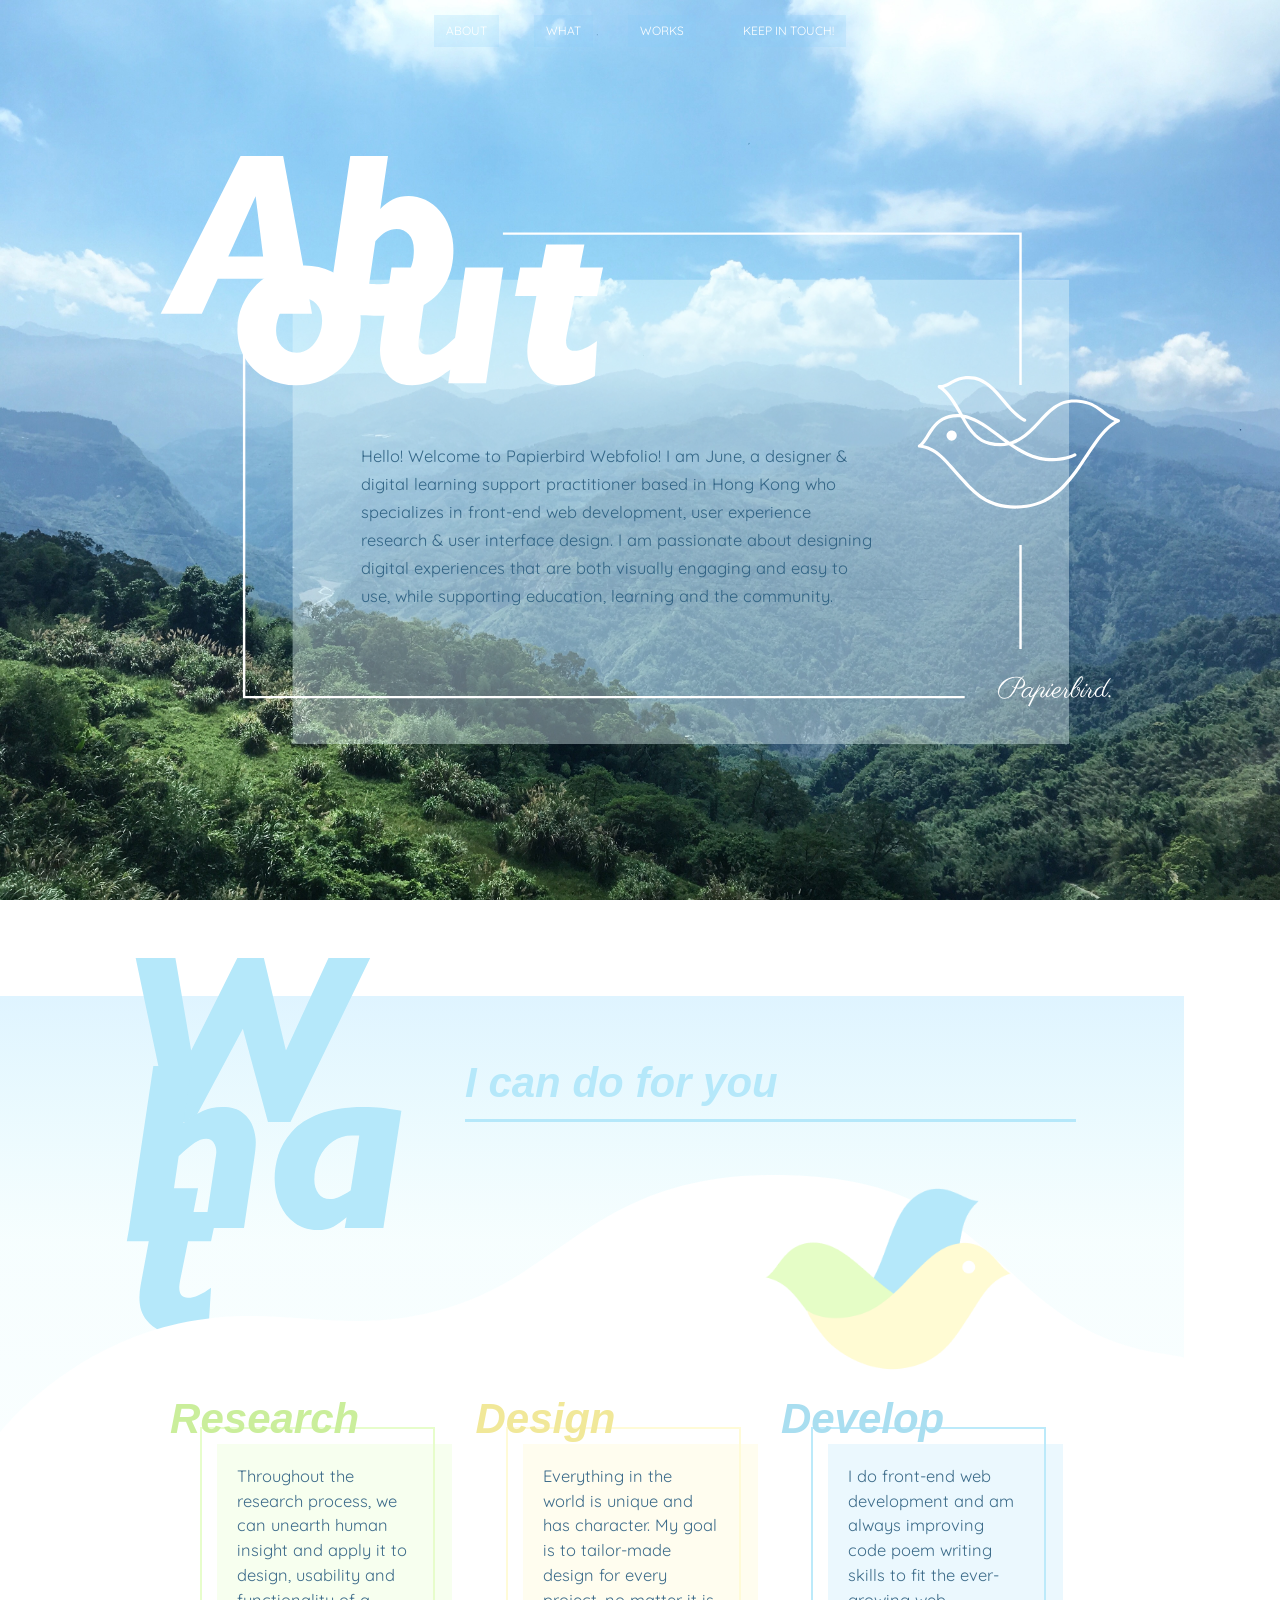
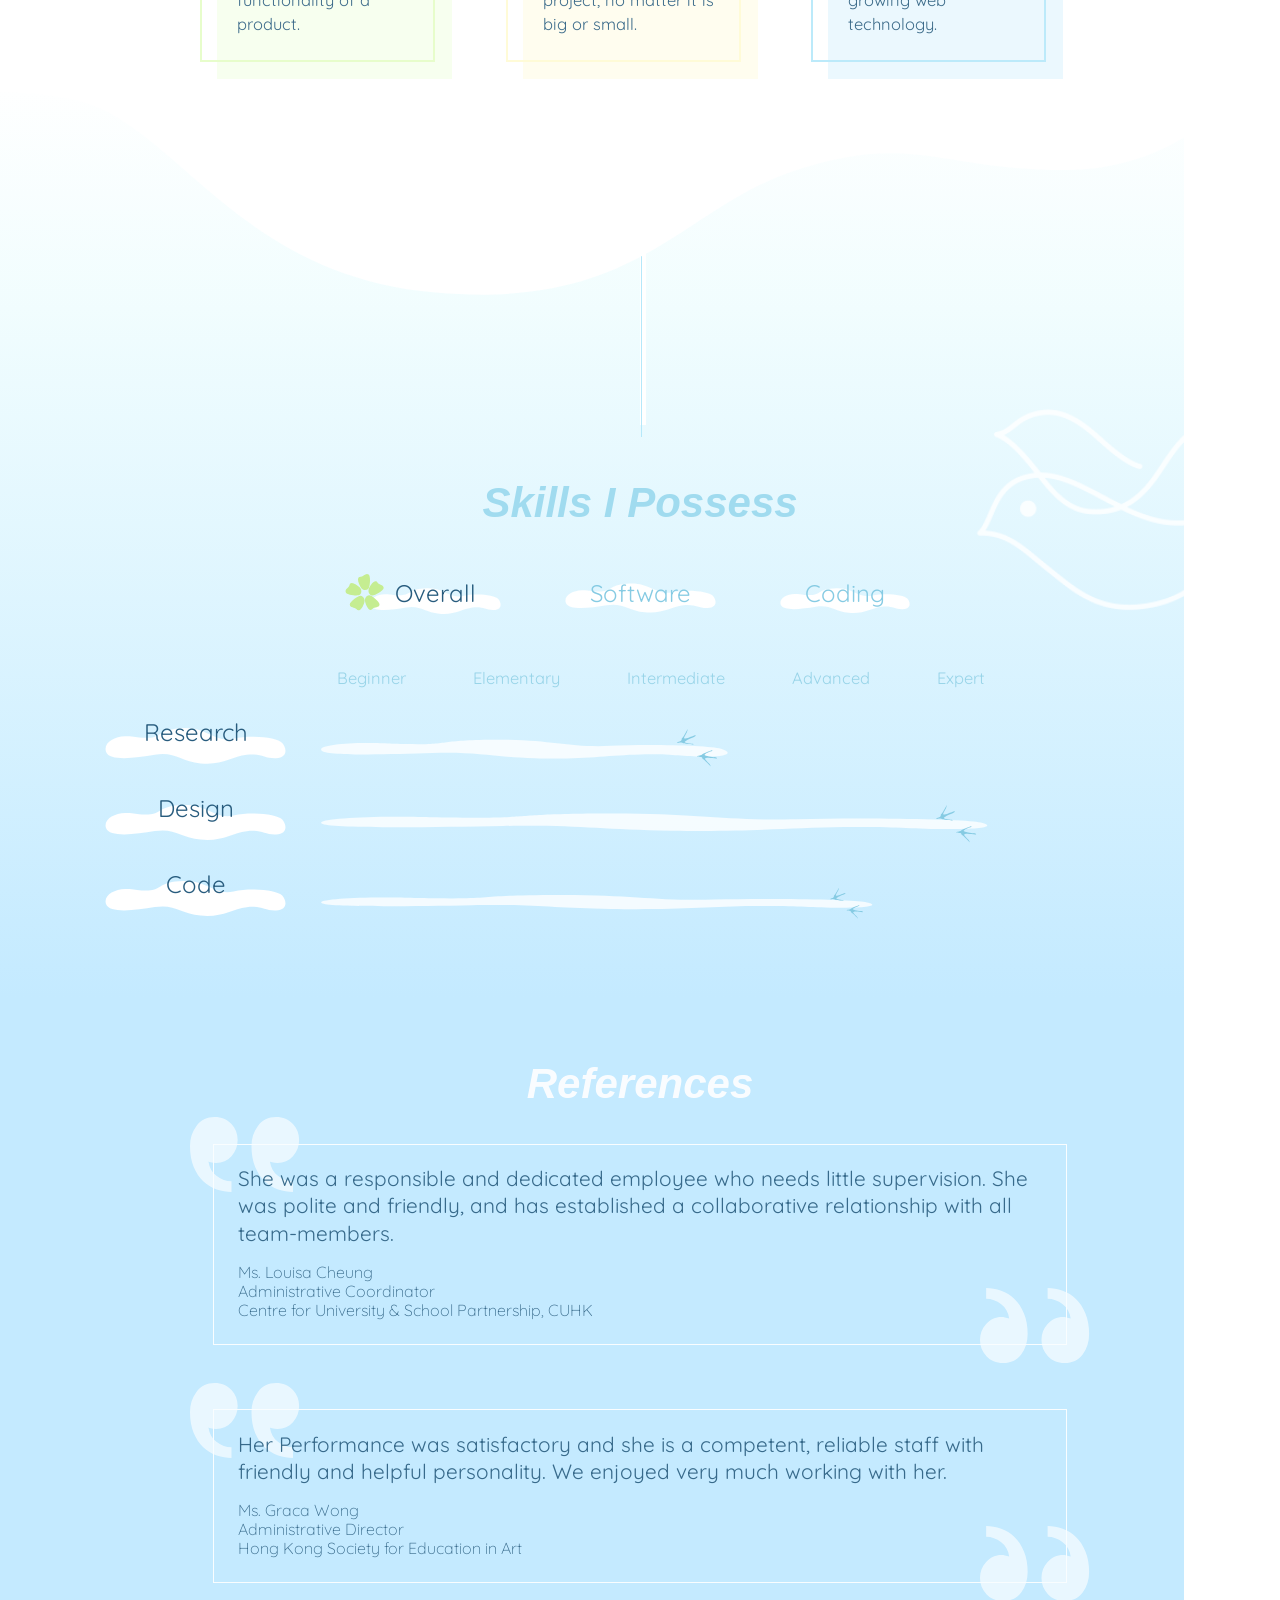
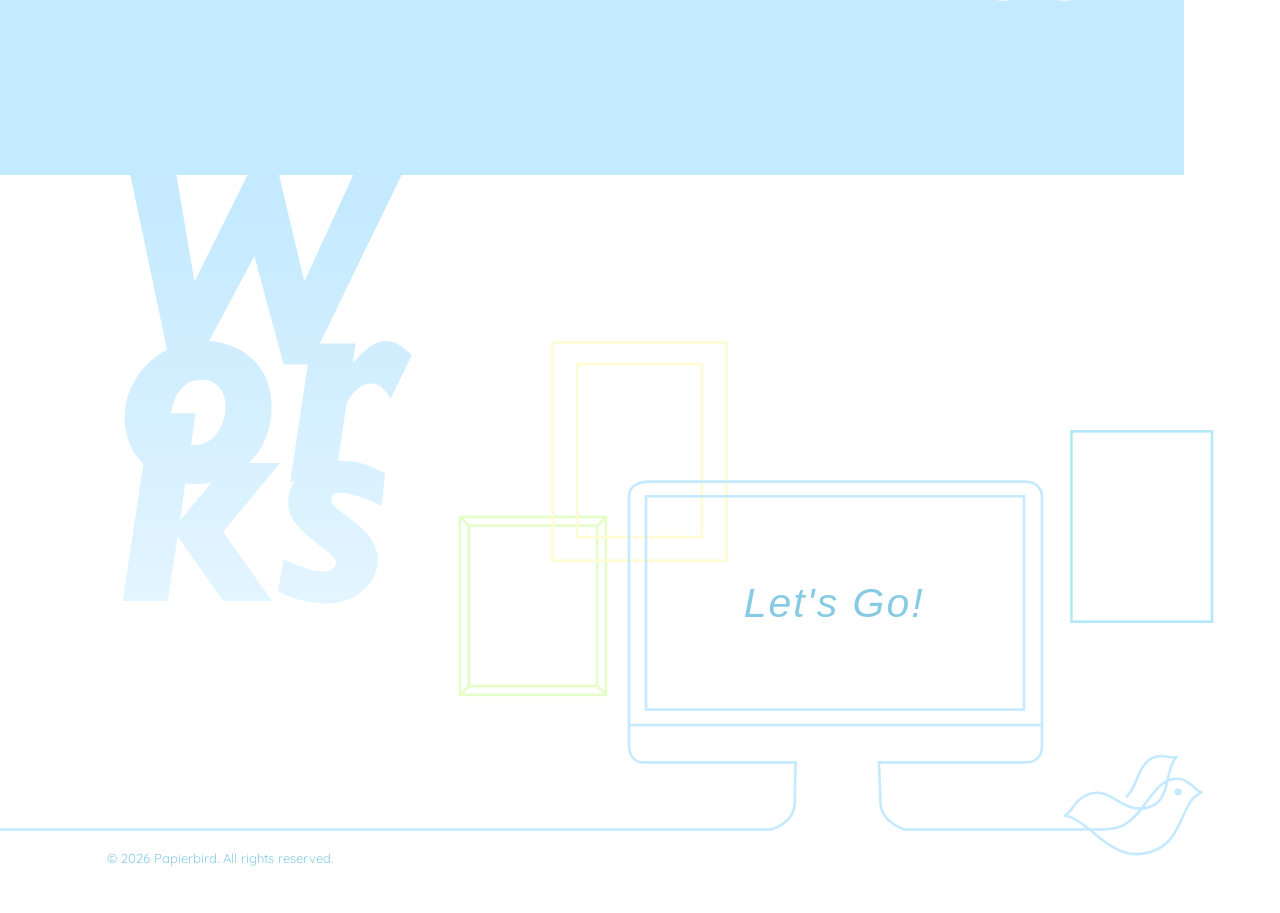
==== about.html @ 5cd2ee88 "portfolio upload" ====
<!DOCTYPE html>
<html lang="en">
	<!-- head -->
	<head>
		<meta charset="UTF-8" />
		<meta name="viewport" content="width=device-width, initial-scale=1.0" />
		<meta name="robots" content="noindex, nofollow, noarchive, nosnippet" />
		<meta http-equiv="X-UA-Compatible" content="ie=edge" />
		<title>:: About Papierbird ::</title>

		<link rel="stylesheet" href="css/menu.css?rnd=2" />
		<link rel="stylesheet" href="css/style.css?rnd=12" />
		<script src="js/js.js"></script>	
		<link rel="stylesheet" href="bootstrap/bootstrap.min.css">
		<script src="bootstrap/jquery.min.js"></script>
		<script src="bootstrap/bootstrap.min.js"></script>
		<script src="bootstrap/popper.min.js" ></script>
		
	</head>
	<!-- end of head -->

	<body
		class="disable-select"
		oncontextmenu="return false;"
		ondragstart="return false"
	>
		<!-- navbar -->
		<div class="menu-wrap justify-content-center">
			<input type="checkbox" class="toggler" />
			<div class="hamburger">
				<div></div>
			</div>
			<!-- list -->
			<div class="menu">
				<div>
					<div>
						<ul class="navbar-nav">
							<li class="nav-item">
								<a class="nav-link" href="about.html" >ABOUT</a>
							</li>
							<li class="nav-item">
								<a class="nav-link close-link" href="about.html#what" >WHAT</a>
							</li>
							<li class="nav-item">
								<a class="nav-link" href="works.html" >WORKS</a>
							</li>
							<li class="nav-item">
								<a class="nav-link" href="mailto:junewongyh@outlook.com" 
									>KEEP IN TOUCH!</a
								>
							</li>
						</ul>
					</div>
				</div>
			</div>
			<!-- list -->
		</div>
		<!-- end of navbar -->

<!-------------------------------------------------- * -------------------------------------------------->

		<!-- contain about -->
		<div id="about" class="container-fluid">
			<!-- row about -->
			<div class="row row-about">
				<!-- frame -->
				<div
					class="about-frm d-flex align-items-center col-11 col-lg-9 mx-auto"
				>
					<!-- text -->
					<div class="about-text">
						<div class="about-text-ttl"></div>
						<h5 class="font-weight-normal cr-text">
							
							Hello! Welcome to Papierbird Webfolio! I am June, a designer & digital learning support practitioner based in Hong Kong who specializes in front-end web development, user experience research & user interface design. I am passionate about designing digital experiences that are both visually engaging and easy to use, while supporting education, learning and the community.
							<img src="./img/about_sss.svg" alt="">
						</h5>
					</div>
				</div>
			</div>
			<!-- row about -->
		</div>
		<!-- contain about -->

		<!-- contain what to do top-->
		<div id="what" class="container-fluid">
			<!-- row what to do -->
			<div class="row">
				<!-- what bg-->
				<div class="row-what-bg col-12">
					<!-- what heading -->
					<img
						class="what-title overlay col-sm-3 offset-sm-1 col-6 offset-0"
						src="img/what_heading.svg"
						width="100%"
					/>

					<!-- what cloud top -->
					<div class="what-cloudtop overlay"></div>

					<!-- what intro -->
					<div class="what-intro overlay">
						<div
							class="what-intro-title subhead cr-subh d-inline-block col-sm-6 offset-sm-4 col-10 offset-1"
						>
							I can do for you
						</div>
						<div
							class="what-introtext cr-whtext d-inline-block col-sm-6 offset-sm-4 col-10 offset-1"
						>
							<h5 class="font-weight-normal">
					
							</h5>
						</div>
					</div>

					<!-- bird -->
					<div class="what-bird overlay">
						<img
							class="col-6 offset-6 col-sm-3 offset-sm-8 offset-lg-7"
							src="img/what_bird.png"
						/>
					</div>

					<!-- what i can do -->
					<div class="what-icando container-fluid">
						<div
							class="what-icando-lm d-flex justify-content-center flex-column flex-lg-row"
						>

						
							<div class="what-textbox h5 cr-text cr-resbg font-weight-normal">
								Throughout the research process, we can unearth human insight
								and apply it to design, usability and functionality of a
								product.
								<div class="what-textfrm overlay subhead cr-res-ttl cr-resbd">
									<p>Research</p>
								</div>
							</div>
						

							<div class="what-textbox h5 cr-text cr-desbg font-weight-normal">
								Everything in the world is unique and has character. My goal is to tailor-made design for every
								project, no matter it is big or small.
								<div class="what-textfrm overlay subhead cr-des-ttl cr-desbd">
									<p>Design</p>
								</div>
							</div>


							<div class="what-textbox h5 cr-text cr-devbg font-weight-normal">
								I do front-end web development and am always improving code poem
								writing skills to fit the ever-growing web technology.
								<div class="what-textfrm overlay subhead cr-dev-ttl cr-devbd">
									<p>Develop</p>
								</div>
							</div>
						</div>
					</div>
					<!-- what i can do -->
				</div>
				<!-- what bg -->
			</div>
			<!-- row what to do -->
		</div>
		<!-- contain what to do top -->

		<!-- contain what skills-->
		<div id="skills" class="container-fluid">

			<!-- row what skills -->
			<div class="row">

				<!-- what skills bg-->
				<div class="row-skills-bg col-12">

					
					<!-- what cloud top -->
					<div class="what-skills-up">
						<div class="what-cloudbtm overlay"></div>
						<div class="what-skills-vlb offset-6">
							<div class="what-skills-vl"></div>
						</div>
					</div>



					<div class="what-skills-title subhead cr-dev-ttl d-flex justify-content-center">
						Skills I Possess
					</div>

					<!-- bird -->
					<div class="what-skills-bird col-4 offset-8 col-md-3 offset-md-9 col-lg-3 offset-lg-9 overlay">
					</div>

					<!-- what skills frame -->
					<div class="what-skills">

						<!-- tab menu -->
						<ul class="skillsnav nav nav-tabs justify-content-center" id="myTab" role="tablist">
							<li class="nav-item what-cloud">
								<a class="nav-link h4 active show" id="overall-tab" data-toggle="tab" href="#overall" 
								role="tab" aria-controls="overall" aria-selected="true">Overall</a>
							</li>
							<li class="nav-item what-cloud">
								<a class="nav-link h4" id="software-tab" data-toggle="tab" href="#software" 
								role="tab" aria-controls="software" aria-selected="false">Software</a>
							</li>
							<li class="nav-item what-cloud">
								<a class="nav-link h4" id="coding-tab" data-toggle="tab" href="#coding" 
								role="tab" aria-controls="coding" aria-selected="false">Coding</a>
							</li>
						</ul>

						<!-- tab content -->
						<div class="tab-content d-flex col-12" id="myTabContent">

							<!-- overall -->
							<div class="tab-pane fade active show" id="overall" role="tabpanel" aria-labelledby="overall-tab">

								<div class="what-skills-table text-lg-center offset-md-0 offset-lg-1">
									<!-- type -->
									<div class="s-be h5 cr-whtlevel">Beginner</div>
									<div class="s-elmt h5 cr-whtlevel">Elementary</div>
									<div class="s-int h5 cr-whtlevel">Intermediate</div>
									<div class="s-adv h5 cr-whtlevel">Advanced</div>
									<div class="s-exp h5 cr-whtlevel">Expert</div>
									<!-- items -->
									<div class="s-item1 s-item what-cloud h4">Research</div>
									<div class="s-item2 s-item what-cloud h4">Design</div>
									<div class="s-item3 s-item what-cloud h4">Code</div>
									<!-- level -->
									<div class="s-res"><div class="s-le-elmt-int"></div><div class="s-sle h5 cr-whtlevel">Intermediate</div></div>
									<div class="s-des"><div class="s-le-adv-exp"></div><div class="s-sle h5 cr-whtlevel">Expert</div></div>
									<div class="s-code"><div class="s-le-adv-exp"></div><div class="s-sle h5 cr-whtlevel">Advanced</div></div>
								</div>	

							</div>

							<!-- software -->
							<div class="tab-pane fade" id="software" role="tabpanel" aria-labelledby="software-tab">
							
								<div class="what-skills-table text-lg-center offset-md-0 offset-lg-1">
									<!-- type -->
									<div class="s-be h5 cr-whtlevel">Beginner</div>
									<div class="s-elmt h5 cr-whtlevel">Elementary</div>
									<div class="s-int h5 cr-whtlevel">Intermediate</div>
									<div class="s-adv h5 cr-whtlevel">Advanced</div>
									<div class="s-exp h5 cr-whtlevel">Expert</div>
									<!-- items -->
									<div class="s-item1 s-item what-cloud h4">Photoshop</div>
									<div class="s-item2 s-item what-cloud h4">Illustrator</div>
									<div class="s-item3 s-item what-cloud h4">InDesign</div>
									<div class="s-item4 s-item what-cloud h4">Figma</div>
									<div class="s-item5 s-item what-cloud h4">After Effect</div>
									<div class="s-item6 s-item what-cloud h4">Premiere Pro</div>
									<!-- level -->
									<div class="s-ps"><div class="s-le-adv-exp"></div><div class="s-sle h5 cr-whtlevel">Expert</div></div>
									<div class="s-illu"><div class="s-le-adv-exp"></div><div class="s-sle h5 cr-whtlevel">Expert</div></div>
									<div class="s-ind"><div class="s-le-adv-exp"></div><div class="s-sle h5 cr-whtlevel">Expert</div></div>
									<div class="s-fig"><div class="s-le-adv-exp"></div><div class="s-sle h5 cr-whtlevel">Advanced</div></div>
									<div class="s-ae"><div class="s-le-elmt-int"></div><div class="s-sle h5 cr-whtlevel">Intermediate</div></div>
									<div class="s-pp"><div class="s-le-elmt-int"></div><div class="s-sle h5 cr-whtlevel">Intermediate</div></div>
								</div>	
								
							</div>
							<!-- coding -->
							<div class="tab-pane fade " id="coding" role="tabpanel" aria-labelledby="coding-tab">

								<div class="what-skills-table text-lg-center offset-md-0 offset-lg-1">
									<!-- type -->
									<div class="s-be h5 cr-whtlevel">Beginner</div>
									<div class="s-elmt h5 cr-whtlevel">Elementary</div>
									<div class="s-int h5 cr-whtlevel">Intermediate</div>
									<div class="s-adv h5 cr-whtlevel">Advanced</div>
									<div class="s-exp h5 cr-whtlevel">Expert</div>
									<!-- items -->
									<div class="s-item1 s-item what-cloud h4">HTML</div>
									<div class="s-item2 s-item what-cloud h4">CSS</div>
									<div class="s-item3 s-item what-cloud h4">Javascript</div>
									<div class="s-item4 s-item what-cloud h4">Bootstrap</div>

									<!-- level -->
									<div class="s-html"><div class="s-le-adv-exp"></div><div class="s-sle h5 cr-whtlevel">Expert</div></div>
									<div class="s-css"><div class="s-le-adv-exp"></div><div class="s-sle h5 cr-whtlevel">Expert</div></div>
									<div class="s-js"><div class="s-le-elmt-int"></div><div class="s-sle h5 cr-whtlevel">Intermediate</div></div>									
									<div class="s-bsp"><div class="s-le-adv-exp"></div><div class="s-sle h5 cr-whtlevel">Advanced</div></div>

								</div>
							</div>

						</div>
						<!-- tab content -->

					</div>
					<!-- what skills frame -->

				</div>
				<!-- what skills bg -->
				
			</div>
			<!-- row what skills -->
		</div>
		<!-- contain what skills -->


		<!-- contain what works-->
		<div id="about-ref" class="container-fluid">
			<!-- row what skills -->
			<div class="row about-ref-bg"> 
				<div class="subhead text-white opacity-9 d-flex justify-content-center w-100 mb-5 mb-md-4">
					References
				</div>


				<div class="ref-box cr-text font-weight-lighter col-8 offset-2 mb-5">
					<img class="ref-quoteup" src="img/quoteup.svg" alt="">
					<div class="ref-text">
						<p>
						She was a responsible and dedicated employee who needs little supervision. 
						She was polite and friendly, and has established a collaborative relationship with all team-members.
						</p>
						
						Ms. Louisa Cheung<br>
						Administrative Coordinator<br> 
						Centre for University & School Partnership, CUHK
					</div>
					<img class="ref-quotedown" src="img/quotedown.svg" alt="">
				</div> 

				<div class="ref-box cr-text font-weight-lighter col-8 offset-2">
					<img class="ref-quoteup" src="img/quoteup.svg" alt="">
					<div class="ref-text">
					<p>Her Performance was satisfactory and she is a competent, 
					reliable staff with friendly and helpful personality. 
					We enjoyed very much working with her.</p>
					Ms. Graca Wong <br> 
					Administrative Director<br> 
					Hong Kong Society for Education in Art
				</div>
				<img class="ref-quotedown" src="img/quotedown.svg" alt="">
			</div> 

			</div>
		</div>



		<!-- contain what works-->
		<div id="about-works" class="container-fluid">
			<!-- row what skills -->
			<div class="row">

				
				<!-- what works heading -->
				<img
					class="overlay col-sm-3 offset-sm-1 col-6 offset-0"
					src="img/about_works_heading.svg"
					width="100%"
				/>

				<!-- what works bg -->
				<div class="about-work-bg">
					<a src="" ></a>
				</div>
				<div class="about-work-bg-link" href="works.html"> 
					<a class="about-work-bg-text w-100 h-100 d-flex justify-content-center align-items-center" 
					href="works.html">Let's Go!</a>
				</div>
				
			</div>
			<!-- row what skills -->
		</div>
		<!-- contain what skills -->
		
		<!-- footer -->
		<footer class="cr-whtext h6 offset-1">
			&#169 <script>document.write(new Date().getFullYear())</script> Papierbird. All rights reserved.
		</footer>

<!-------------------------------------------------- * -------------------------------------------------->

		<script>

			//Selectors
			const menuBtn = document.querySelector('.close-link');
			// Event Listeners
			menuBtn.onclick = closeMenu;
			//Functions
			function closeMenu() {		
			// Unchecked
			// <input type="checkbox" class="toggler" />
			document.querySelector('.toggler').checked = false;
			}

		</script>

	</body>
</html>
---- css/menu.css ----
/* menu */

.menu-wrap {
	position: fixed;
	top: 0;
	right: 0;
	left: 0;
	z-index: 5000;
	display: flex;
}

ul.navbar-nav {
	display: flex;
	flex-direction: row;
	margin-top: 15px;
}

ul.navbar-nav li a.nav-link {
	font-size: 12px;
	height: 32px;
	font-weight: light;
	color: #ffffff;
	background-color: rgba(134, 202, 247, 0.2);
	padding: 6px 12px;
	-webkit-transition: all 500ms ease;
	-o-transition: all 500ms ease;
	transition: all 500ms ease;
}

ul li a.nav-link:hover {
	background-color: rgba(134, 202, 247, 0.7);
	color: #ffffff;
}

li.nav-item:not(:last-child) {
	margin-right: 35px;
}

.toggler {
	display: none;
}

/* -------------------------------------------------- lalala -------------------------------------------------- */

@media only screen and (max-width: 576px) {
	.toggler {
		position: absolute;
		top: 0.5rem;
		right: 0.5rem;
		width: 60px;
		height: 60px;
		z-index: 6000;
		opacity: 0;
		cursor: pointer;
		display: block;
	}

	.hamburger {
		position: absolute;
		top: 1rem;
		right: 1rem;
		width: 50px;
		height: 50px;
		border-radius: 50%;
		z-index: 5500;
		display: flex;
		align-items: center;
		justify-content: center;
		background-color: rgba(134, 203, 227, 0.4);
	}

	.hamburger > div {
		position: absolute;
		width: 50%;
		height: 3px;
		border-radius: 1.5px;
		background-color: #ffffff;
		transition: 0.4s;
	}

	.hamburger > div:before {
		content: '';
		position: absolute;
		width: 100%;
		height: 3px;
		border-radius: 1.5px;
		background-color: #ffffff;
		top: -10px;
		right: 0;
		transition: 0.4s;
	}

	.hamburger > div:after {
		content: '';
		position: absolute;
		width: 100%;
		height: 3px;
		border-radius: 1.5px;
		background-color: #ffffff;
		top: 10px;
		left: 0;
		transition: 0.4s;
	}

	.toggler:checked + .hamburger > div {
		transform: rotate(-225deg);
		-webkit-transition: all 500ms ease;
		-o-transition: all 500ms ease;
		transition: all 500ms ease;
	}

	.toggler:checked:hover + .hamburger > div {
		transform: rotate(-225deg);
	}

	.toggler:checked + .hamburger > div:before,
	.toggler:checked + .hamburger > div:after {
		top: 0;
		transform: rotate(90deg);
	}

	ul.navbar-nav {
		flex-direction: column;
		font-size: 10vw !important;
	}

	ul.navbar-nav li.nav-item {
		margin: 1vw 0 !important;
	}

	.menu {
		position: fixed;
		top: 0;
		left: 0;
		width: 100%;
		height: 100%;
		visibility: hidden;
		transition: 0.6s;
	}

	.menu > div {
		position: absolute;
		top: 50%;
		left: 50%;
		transform: translateX(150%) translateY(-50%);
		width: 1800px;
		height: 1800px;
		border-radius: 50%;
		background-color: rgba(255, 255, 255, 0.95);
		display: flex;
		justify-content: center;
		align-items: center;
		text-align: center;
		transition: 0.6s;
	}

	.menu > div > div {
		max-width: 90vw;
		max-height: 100vh;
		opacity: 0;
		transition: 0.6s;
	}

	.menu > div > div > ul > li {
		list-style: none;
	}

	ul.navbar-nav li a.nav-link {
		background-color: rgba(134, 202, 247, 0.8);
		font-size: 8vw !important;
		font-family: 'Gill Sans';
		font-style: italic;
		font-weight: 800 !important;
		height: unset;
		padding: 0.36em 0.7em !important;
		line-height: 0.8em;
	}

	.menu > div > div > ul > li > a {
		text-decoration: none;
		color: #fff;
		margin: 0.5rem;
		transition: 0.3s;
		display: inline-block;
	}

	.menu > div > div > ul > li > a:hover {
		background-color: rgba(134, 202, 247, 1);
	}

	.toggler:checked ~ .menu {
		visibility: visible;
	}

	.toggler:checked ~ .menu > div {
		transform: translateX(-50%) translateY(-50%);
	}

	.toggler:checked ~ .menu > div > div {
		opacity: 1;
	}
}

/* skills nav */

#myTab {
	border-bottom: unset;
	margin-bottom: 3em;
}

.what-cloud {
	background: url('../img/what_skills_cloud.svg') bottom center/100% no-repeat;
	height: auto;
}

ul.skillsnav li.nav-item:not(:last-child) {
	margin-right: 5vw;
}

ul.skillsnav.nav li.nav-item a {
	padding: unset;
}

ul.skillsnav a.nav-link {
	color: #86cbe3;
	text-align: center;
	border: unset;
	background-color: unset;
	padding: 3px 25px !important;
	-webkit-transition: unset;
	-o-transition: unset;
	transition: unset;
}

ul.skillsnav a.nav-link.active,
ul.skillsnav a.nav-link:hover {
	border: unset;
	background-color: unset;
	color: #285c7e;
	margin-left: -25px;
	padding-left: 50px !important;
}

ul.skillsnav a#overall-tab.active,
ul.skillsnav a#overall-tab:hover {
	background: url('../img/what_skillsbtn_gf.svg') left no-repeat;
}

ul.skillsnav a#software-tab.active,
ul.skillsnav a#software-tab:hover {
	background: url('../img/what_skillsbtn_yf.svg') left no-repeat;
}

ul.skillsnav a#coding-tab.active,
ul.skillsnav a#coding-tab:hover {
	background: url('../img/what_skillsbtn_bf.svg') left no-repeat;
}

@media only screen and (max-width: 320px) {
	.skillsnav {
		margin-left: 10px;
	}
}

@media only screen and (max-width: 576px) {
	ul.skillsnav a.nav-link {
		padding: 1px 12px !important;
	}

	ul.skillsnav a.nav-link.h4,
	.s-item.what-cloud.h4 {
		font-size: 1rem;
	}

	ul.skillsnav li.nav-item:not(:last-child) {
		margin-right: 3vw;
	}

	ul.skillsnav a.nav-link.active,
	ul.skillsnav a.nav-link:hover {
		margin-left: -12px;
		padding-left: 24px !important;
	}

	ul.skillsnav a#overall-tab.active,
	ul.skillsnav a#overall-tab:hover {
		background: url('../img/what_skillsbtn_gf.svg') left/23% no-repeat;
	}

	ul.skillsnav a#software-tab.active,
	ul.skillsnav a#software-tab:hover {
		background: url('../img/what_skillsbtn_yf.svg') left/23% no-repeat;
	}

	ul.skillsnav a#coding-tab.active,
	ul.skillsnav a#coding-tab:hover {
		background: url('../img/what_skillsbtn_bf.svg') left/23% no-repeat;
	}
}

/* my tab content */

#myTabContent .what-skills-level {
	margin-bottom: 2em;
}

.what-skills-table {
	width: 70vw;
	display: grid;
	/* grid-template-columns: repeat(6, 1fr);grid-template-rows: repeat(8, 1fr); */
	grid-column-gap: 35px;
	grid-row-gap: 20px;
}

.s-item {
	padding-bottom: 1.2vw;
	text-align: center;
	margin-bottom: unset !important;
	line-height: unset !important;
	min-width: 150px;
	color: #285c7e !important;
}

/* types */

.s-be {
	grid-area: 1 / 2 / 2 / 3;
}

.s-elmt {
	grid-area: 1 / 3 / 2 / 4;
}

.s-int {
	grid-area: 1 / 4 / 2 / 5;
}

.s-adv {
	grid-area: 1 / 5 / 2 / 6;
}

.s-exp {
	grid-area: 1 / 6 / 2 / 7;
}

/* items */

.s-item1 {
	grid-area: 2 / 1 / 3 / 2;
}

.s-item2 {
	grid-area: 3 / 1 / 4 / 2;
}

.s-item3 {
	grid-area: 4 / 1 / 5 / 2;
}

.s-item4 {
	grid-area: 5 / 1 / 6 / 2;
}

.s-item5 {
	grid-area: 6 / 1 / 7 / 2;
}

.s-item6 {
	grid-area: 7 / 1 / 8 / 2;
}

.s-item7 {
	grid-area: 8 / 1 / 9 / 2;
}

.s-item8 {
	grid-area: 9 / 1 / 10 / 2;
}

/* level */

/* overall level */
.s-res {
	grid-area: 2 / 2 / 3 / 5;
}

.s-des {
	grid-area: 3 / 2 / 4 / 7;
}

.s-code {
	grid-area: 4 / 2 / 5 / 6;
}

/* software level */
.s-ps {
	grid-area: 2 / 2 / 3 / 7;
}

.s-illu {
	grid-area: 3 / 2 / 4 / 7;
}

.s-ind {
	grid-area: 4 / 2 / 5 / 7;
}

.s-fig {
	grid-area: 5 / 2 / 6 / 6;
}


.s-ae {
	grid-area: 6 / 2 / 7 / 5;
}

.s-pp {
	grid-area: 7 / 2 / 8 / 5;
}



/* coding level */
.s-html {
	grid-area: 2 / 2 / 3 / 7;
}

.s-css {
	grid-area: 3 / 2 / 4 / 7;
}

.s-js {
	grid-area: 4 / 2 / 5 / 5;
}

.s-bsp {
	grid-area: 5 / 2 / 6 / 6;
}




/* length */

.s-sle {
	display: none;
}

/* level bg */
.s-le-adv-exp {
	background: url('../img/what_sle_adv_exp.svg') bottom center/100% no-repeat;
	height: 100%;
	margin-right: 1vw;
}

.s-le-elmt-int {
	background: url('../img/what_sle_elmt_int.svg') bottom center/100% no-repeat;
	height: 100%;
	margin-right: 1vw;
}

.s-le-be {
	background: url('../img/what_sle_be.svg') bottom center/100% no-repeat;
	height: 100%;
}

@media only screen and (max-width: 768px) {
	#myTabContent {
		justify-content: center;
	}

	.s-be,
	.s-elmt,
	.s-int,
	.s-adv,
	.s-exp {
		display: none;
	}

	.s-item {
		padding-bottom: 2.1vw;
		min-width: 7em;
	}

	/* short level*/
	.s-res,
	.s-ps,
	.s-html {
		grid-area: 2 / 2 / 3 / 4;
	}

	.s-des,
	.s-illu,
	.s-css {
		grid-area: 3 / 2 / 4 / 4;
	}

	.s-code,
	.s-ind,
	.s-js {
		grid-area: 4 / 2 / 5 / 4;
	}

	.s-fig,
	.s-bsp {
		grid-area: 5 / 2 / 6 / 4;
	}

	.s-ae,
 {
		grid-area: 6 / 2 / 7 / 4;
	}

	.s-pp {
		grid-area: 7 / 2 / 8 / 4;
	}



	/* hide long length */

	.s-le-adv-exp,
	.s-le-elmt-int,
	.s-le-be {
		display: none;
	}
}

@media only screen and (min-width: 576px) and (max-width: 768px) {
	.s-sle {
		display: grid;
		background: url('../img/what_sle.svg') bottom center/100% no-repeat;
		height: auto;
		padding: 0 2vw 3vw 4vw;
		margin-top: 1vw;
		margin-bottom: 0 !important;
	}
}

@media only screen and (min-width: 400px) and (max-width: 576px) {
	.what-skills-table {
		margin-left: -10vw;
	}

	.s-sle {
		display: grid;
		background: url('../img/what_sle.svg') bottom center/100% no-repeat;
		height: auto;
		padding: 0vw 10vw 2.3vw 4vw;
		margin-top: 1vw;
		margin-bottom: 0 !important;
	}
}

@media only screen and (max-width: 400px) {
	.what-skills-table {
		margin-left: -15vw;
	}

	.s-sle {
		display: grid;
		background: url('../img/what_sle.svg') bottom center/100% no-repeat;
		height: auto;
		padding: 0vw 10vw 2.3vw 4vw;
		margin-top: 1vw;
		margin-bottom: 0 !important;
		margin-left: -5vw;
	}
}
---- css/style.css ----
@font-face {
	font-family: 'Gill Sans', sans-serif;
	src: url('../fonts/GillSans.ttc');
}

@import url('https://fonts.googleapis.com/css2?family=Noto+Serif+TC:wght@700&display=swap');

html,
body {
	height: 100%;
}

html {
	-webkit-text-size-adjust: none !important;
}

html,
body {
	scroll-behavior: smooth;
}

.cr-text {
	color: #285c7e !important;
	opacity: 0.9 !important;
}

.cr-whtext {
	color: #86cbe3 !important;
}

.cr-res-ttl {
	color: #c5ed91;
}

.cr-resbd {
	border-color: #e5fdc6;
}

.cr-resbg {
	background-color: rgba(229, 253, 198, 0.3);
}

.cr-des-ttl {
	color: #f0e68f;
}

.cr-desbd {
	border-color: #fffbd3;
}

.cr-desbg {
	background-color: rgba(253, 247, 198, 0.3);
}

.cr-dev-ttl {
	color: #a0dbef;
}

.cr-devbd {
	border-color: #b5e8fa;
}

.cr-devbg {
	background-color: rgba(181, 232, 250, 0.3);
}

.cr-subh {
	color: #b5e8fa;
}

.cr-whtlevel {
	color: #98d4e8 !important;
}

.cr-ref {
	color: #ebfaff;
}

.cr-proj {
	color: #5b5b5b;
}

.opacity-9 {
	opacity: 0.9;
}

.overlay {
	position: absolute !important;
	top: 0;
	left: 0;
	right: 0;
	bottom: 0;
}

/* project papierbird */

.cr-proj-pp-frm {
	border: 1px solid #c5eaff;
}

.cr-proj-pp-bg {
	background-color: rgba(134, 203, 227, 0.2);
}

a.cr-proj-pp-bg:hover {
	background-color: rgba(134, 203, 227, 0.4);
}

/* project tipsforsol */

.cr-proj-sol-info {
	color: #2c6f14;
}

.cr-proj-sol {
	color: #279401;
}

.cr-proj-sol-link {
	color: #98cc43;
}

.cr-proj-sol-frm {
	border: 1px solid #ecffc2;
}

.cr-proj-sol-bg {
	background-color: rgba(236, 255, 194, 0.3);
}

a.cr-proj-sol-bg:hover {
	background-color: rgba(236, 255, 194, 0.9);
}

/* project gecrw */

.cr-proj-gecrw-info {
	color: #267e91;
}

.cr-proj-gecrw {
	color: #285761;
}

.cr-proj-gecrw-link {
	color: #f8cd41;
}

.cr-proj-gecrw-frm {
	border: 1px solid rgba(248, 205, 65, 0.2);
}

.cr-proj-gecrw-bg {
	background-color: rgba(248, 205, 65, 0.1);
}

a.cr-proj-gecrw-bg:hover {
	background-color: rgba(248, 205, 65, 0.4);
}

/* project slec */

.cr-proj-slec-info {
	color: #1f99e4;
}

.cr-proj-slec {
	color: #0572b7;
}

.cr-proj-slec-link {
	color: #f8cd41;
}

.cr-proj-slec-frm {
	border: 1px solid #fdf6dc;
}

.cr-proj-slec-bg {
	background-color: rgba(252, 245, 217, 0.3);
}

a.cr-proj-slec-bg:hover {
	background-color: rgba(252, 245, 217, 0.6);
}

/* project step */

.cr-proj-step-info {
	color: #7a3c03;
}

.cr-proj-step {
	color: #ff7a00;
}

.cr-proj-step-link {
	color: #ffd300;
}

.cr-proj-step-frm {
	border: 1px solid rgba(255, 211, 0, 0.2);
}

.cr-proj-step-bg {
	background-color: rgba(255, 211, 0, 0.1);
}

a.cr-proj-step-bg:hover {
	background-color: rgba(255, 211, 0, 0.3);
}

/* project bunnana */

.cr-proj-bunnana-info1 {
	color: #a245da;
}

.cr-proj-bunnana-info2 {
	color: #fae408;
}

.cr-proj-bunnana-info3 {
	color: #7bdc22;
}

.cr-proj-bunnana {
	color: #6a0682;
}

.cr-proj-bunnana-frm {
	border: 1px solid rgba(218, 132, 255, 0.3);
}

.cr-proj-bunnana-bg {
	background-color: rgba(218, 132, 255, 0.15);
}

/* project aol */

.cr-proj-aol {
	color: #9e3c0a;
}

.cr-proj-aol-info {
	color: #ee8253;
}

.cr-proj-aol-frm {
	border: 1px solid #feefc9;
}

.cr-proj-aol-bg {
	background-color: #fff8ed;
}

/* project tcc */
.tcc-quote {
	font-family: 'Noto Serif TC', serif;
	font-size: 1.5em;
	text-indent: -0.5em;
	line-height: 1.5em;
	letter-spacing: 0.05em;
}



/* html */

body h5,
body .h5 {
	line-height: 1.7em;
	font-size: calc(12px + 0.35vw);
	/* font-size: 16px; */
}

.heading {
	font-family: 'Gill Sans', sans-serif;
	font-size: 288px;
	font-weight: 700;
	font-style: italic;
	line-height: 40%;
}

.subhead {
	font-family: 'Gill Sans', sans-serif;
	font-size: 42px;
	font-weight: 700;
	font-style: italic;
}

/* -------------------------------------------------- main -------------------------------------------------- */

/* about */

.row-about {
	background: url('../img/about_bg.jpg') top center/cover no-repeat;
	min-height: 100vh;
}

.about-frm {
	background: url('../img/about.svg') center/100% no-repeat;
	z-index: 2;
}

.about-text-ttl,
.about-text img {
	display: none;
}

.about-text h5 {
	width: 75%;
	padding-left: 20%;
	padding-top: 160px;
	z-index: 3;
}

/* what to do */
#what {
	margin-top: 7.5vw;
	position: relative;
}

.row-what-bg {
	background: url('../img/what_bgtop.svg') top left -7.5vw/100% no-repeat;
	height: 100%;
}

.what-title {
	top: -3vw;
	float: left !important;
}

.what-cloudtop {
	background: url('../img/what_cloudtop.svg') top/100% no-repeat;
	margin-top: 14vw;
	z-index: 1000;
}

.what-intro {
	margin-top: 4vw;
	margin-left: 4.5vw;
	z-index: 4000;
}

.what-intro-title {
	border-bottom: 3px solid #b5e8fa;
	padding: 0 !important;
}

.what-introtext {
	margin-top: 15px;
	padding: 0 !important;
}

.what-bird {
	margin-top: 12vw;
	margin-right: 1vw;
	z-index: 2000;
}

/* what i can do */

.what-icando {
	margin-top: 35vw;
	position: relative;
}

.what-icando-lm {
	margin-left: 8vw;
}

.what-textbox {
	position: relative;
	display: table;
	width: 235px;
	height: 235px;
	padding: 20px 40px 20px 20px;
	z-index: 3000;
}

.what-textbox.h5 {
	line-height: 1.5em;
}

.what-textbox:not(:last-child) {
	margin-right: 5.5vw;
}

.what-textfrm {
	width: 235px;
	height: 235px;
	margin: -17px 0 0 -17px;
	border-style: solid;
	border-width: 2px;
	z-index: 2500;
}

.what-textfrm p {
	margin: -22px 0 0 -32px;
}

/* what skills */

#skills {
	position: relative;
}

.row-skills-bg {
	background: linear-gradient(
			to top,
			#c4eaff 5.21%,
			rgba(225, 251, 253, 0.45) 77.08%,
			rgba(217, 248, 252, 0) 100%
		)
		no-repeat;
	background-position: top left -7.5vw;
	height: 100%;
}

.what-cloudbtm {
	background: url('../img/what_cloudbtm.svg') top/100% no-repeat;
}

.what-skills-vlb {
	border-left: 6px solid #ffffff;
	height: 27vw;
	z-index: 450;
}

.what-skills-vl {
	border-left: 0.25px solid #b5e8fa;
	height: 28vw;
	margin-left: -5px;
	z-index: 500;
}

.what-skills-bird {
	position: absolute !important;
	margin-top: 23vw;
	background: url('../img/what_skills_bird.png') top/100% no-repeat;
}

/* what skills frame */

.what-skills-title {
	margin-top: 1em;
}

.what-skills {
	position: relative;
	margin-top: 2rem;
	margin-bottom: 8rem;
}

/* about works */

#about-works {
	position: relative;
	margin-top: -1px;
}

.about-work-bg {
	width: 100%;
	line-height: 0.8 !important;
}

.about-work-bg a {
	width: 100%;
	padding-right: 5vw;
	margin-top: 13vw;
	content: url('../img/what_works_bg.svg');
}

.about-work-bg-link {
	position: absolute;
	margin-left: 50.5%;
	margin-top: 25.3%;
	width: 29.35%;
	height: 30.9%;
	font-family: 'Gill Sans', sans-serif;
	font-size: 3.2vw;
	font-weight: normal;
	font-style: italic;
	letter-spacing: 0.05em;
}

a.about-work-bg-text {
	color: #86cbe3;
	-webkit-transition: all 500ms ease;
	-o-transition: all 500ms ease;
	transition: all 500ms ease;
}

a.about-work-bg-text:hover {
	color: #86cbe3;
	background: #dbeff7;
	color: #fff;
}

/* about ref */

#about-ref {
	position: relative;
}

.about-ref-bg {
	/* background-color: #c4eaff; */
	background-image: url('../img/what_ref_bg.svg');
	background-position: top left -7.5vw;
	background-repeat: repeat-y;
	background-size: 100%;
	padding-bottom: 12rem;
}

.ref-box {
	position: relative;
	border: 0.5px solid #ffffff;
	padding: 1.3em 1.5em !important;
	line-height: 1.2em;
}

.ref-text p {
	font-size: 1.3rem;
	font-weight: 400;
	line-height: 1.3em;
}
.ref-text {
	position: relative;
	z-index: 1000;
}

.ref-quoteup {
	position: absolute;
	margin-left: -3em;
	margin-top: -3em;
	opacity: 0.7;
}

.ref-quotedown {
	position: relative;
	float: right;
	margin-top: -2em;
	margin-right: -3em;
	margin-bottom: -2.5em;
	opacity: 0.7;
}

/* works */

#works {
	position: relative;
}

.row-works {
	background: url('../img/works_bg.svg') bottom center/cover no-repeat;
	height: 100vh;
	min-height: -webkit-fill-available;
}

.work-bg-frm {
	position: fixed;
	right: 0;
	bottom: 30px;
	width: 105%;
}

.work-bg {
	width: 100%;
	line-height: 0.8 !important;
}

.work-bg a {
	width: 100%;
	padding-right: 5vw;
	content: url('../img/works_bg_computer.svg');
}

#works-carousel {
	position: absolute;
    margin-left: 62.95%;
    margin-top: 1.04%;
    width: 21.35%;
}

#works-carousel .carousel-item img {
	width: 100%;
}

#works-carousel .carousel-item p {
	background: rgba(255, 255, 255, 0.8);
	color: #285c7e;
	font-family: 'Gill Sans', sans-serif;
	font-size: 1em;
	font-weight: normal;
	font-style: italic;
	letter-spacing: 0.05em;
	line-height: 1.2em;
	text-align: center;
	padding: 0.6vw;
	width: 100%;
	margin-top: unset;
	margin-bottom: unset;
}

#works-carousel .carousel-indicators li {
	width: 1.8vw;
	height: 0.4vw;
	margin-right: 0.5vw;
	margin-left: 0.5vw;
	border-radius: 1vw;
	cursor: pointer;
}

#works-carousel .carousel-indicators {
	bottom: 0;
	margin-bottom: 1vw;
}

.work-bg-overlay {
	opacity: 0;
	-webkit-transition: all 500ms ease;
	-o-transition: all 500ms ease;
	transition: all 500ms ease;
}

.work-bg-overlay:hover {
	background: #ffffff;
	opacity: 50%;
}

/* poster */

.p-frame {
	bottom: unset;
	z-index: 2000;
}

.p-frame-b {
	border: 0.25vw solid #fff;
}

.p-frame-0 {
	padding: 0.69vw;
	background: url('../projects/poster/poster_frm3.svg') top/cover no-repeat;
}

.p-frame-2 {
	padding-right: 2vw;
}

.p-frame-2 img {
	margin: 1vw;
}

.p-frame-3 {
	padding: 0.85vw;
	background: url('../projects/poster/poster_frm3.svg') top/cover no-repeat;
}

.works-poster-ttl {
	position: absolute;
	font-family: 'Gill Sans', sans-serif;
	font-size: 1.7vw;
	font-style: italic;
	line-height: 1.5em;
	color: #ffffff;
	opacity: 70%;
	border: 1px solid #ffffff;
	padding: 0 0.6em;
	margin-left: 4.5%;
	margin-top: 3.5%;
}

.poster1 {
	max-width: 8.8%;
    margin-left: 7.5%;
    margin-top: 7.5%;
}

.poster2 {
	max-width: 9.5%;
    margin-left: 10.5%;
    margin-top: 20%;
}

.poster3 {
	max-width: 12.5%;
    margin-left: 6%;
	margin-top: 34%;
}

.poster4 {
	max-width: 11%;
	margin-left: 22%;
	margin-top: 24%;
}

.poster5 {
	max-width: 9%;
	margin-left: 32%;
	margin-top: 10%;
}

.poster6 {
	max-width: 13%;
	margin-left: 34.5%;
	margin-top: 26%;
}

.poster7 {
	max-width: 9%;
	margin-left: 46.5%;
	margin-top: 6.5%;
}

.poster8 {
	max-width: 12%;
	margin-left: 62%;
	margin-top: 5%;
}

.poster9 {
  max-width: 13%;
  margin-left: 78%;
  margin-top: 4%;
}

/* projects */

body.project {
	height: usnet;
}

.project h3 {
	line-height: 1em;
}

.project img {
	width: 100%;
}

.project-header a {
	color: #86cbe3;
	line-height: 1.3em;
	font-weight: lighter;
	margin: 0 4%;
}

.project-header a:hover {
	color: #4eaccc;
}

.header-line {
	border-top: 1px #86cbe3 solid;
	opacity: 50%;
}

.project-info {
	font-size: 13px;
}

.project-info p {
	line-height: 1.2em;
	margin-top: 4px;
	margin-bottom: 0;
}

.project-info br {
	margin-bottom: 5px;
}

.project-main h1 {
	line-height: 0.8em !important;
}

.project-main p {
	padding: 10px 13px;
}

.project-half {
	margin-top: -9vw;
}

.proj-imgshadow {
	border: 0.5rem solid #ffffff;
	box-shadow: 0.15vw 0.15vw 0.4vw rgba(112, 150, 155, 0.15);
	margin-bottom: 20px;
}

.proj-shadow {
	box-shadow: 0.15vw 0.15vw 0.4vw rgba(112, 150, 155, 0.15);
	margin-bottom: 20px;
}

.project-half img:not(:last-child) {
	margin-right: 1vw;
}

.proj-comp-bg {
	background: url('../projects/web/img/proj_comp_bg.svg') top/100% no-repeat;
	padding: 2.2vw 0.3vw 0.3vw 0.3vw;
}

.proj-comp-bg-m {
	padding: 2.3vw 0.3vw 0.3vw 0.3vw !important;
}

.proj-comp-bg-b {
	padding: 2.4vw 0.3vw 0.3vw 0.3vw !important;
}

.proj-comp-bg-rw {
	background: url('../projects/web/img/proj_comp_bg_rw.svg') top/100% no-repeat;
	padding: 2vw 0.3vw 0.3vw 0.3vw;
	margin-bottom: 10px;
}

#listofworks {
	padding-right: unset !important;
	text-align: center;
}

#listofworks button {
	position: absolute;
	top: 0;
	right: 0;
	margin-right: -15px;
	margin-top: -15px;
	cursor: pointer;
	z-index: 1000;
}
#listofworks li {
	margin: unset;
	display: inline-block;
	font-family: 'Gill Sans', sans-serif;
	font-size: 2.4vw;
	font-weight: 700;
	font-style: italic;
	line-height: 1em;
	margin-bottom: unset;
}

#listofworks li:not(:last-child) {
	padding-bottom: 0.5em;
}

#listofworks li:hover {
	color: #86cbe3;
	text-decoration: underline;
}

#listofworks a {
	color: #86cbe3;
	-webkit-transition: all 500ms ease;
	-o-transition: all 500ms ease;
	transition: all 500ms ease;
}

#listofworks a:hover {
	color: #4eaccc;
	text-decoration: underline 0.3vw !important;
}

#listofworks .modal-dialog {
	max-width: 30vw;
}

#listofworks .modal-body {
	margin: 1vw 2vw;
}

#listofworks .modal-content {
	border: 1px rgba(134, 203, 227, 0.5) solid;
	border-radius: 0;
	box-shadow: 2px 6px 8px rgba(112, 150, 155, 0.2);
}

.list-open .modal-backdrop {
	background-color: #ffffff;
	opacity: 0.95 !important;
}

/* footer */
footer {
	height: 55px;
	font-weight: light !important;
	line-height: 0;
}

.works-footer.fixed-bottom {
	height: 30px !important;
}

.project-header footer {
	color: #86cbe3;
	margin-top: 1.7vh;
}

/* -------------------------------------------------- lalala -------------------------------------------------- */

/* media */

/* sm: 576px */
@media only screen and (max-width: 576px) {
	/* media about */
	.about-frm {
		/* background: url('../img/about_s.svg') center/100% no-repeat; */
		background: none;
	}

	.about-text-ttl {
		background-image: url('../img/about_ss.svg');
		background-repeat: no-repeat;
		background-position: left top;
		background-size: 60vw;
		display: inline-block;
		height: 60vw;
		width: 60vw;
		margin-left: -1em;
		position: absolute;
		z-index: 1000;
	}

	.about-text h5 {
		color: white !important;
		line-height: 1.5em;
		background: rgba(231, 249, 252, 0.4);
		margin-left: 5%;
		margin-right: 5%;
		margin-top: 26%;
		width: unset;
		padding-top: 5em;
		padding-left: 2em;
		padding-right: 2em;
		padding-bottom: 2em;
	}

	.about-text img {
		display: inline-block;
		float: right;
		margin-right: -4em;
		margin-top: 1em;
	}

	.about-text {
		margin-top: 3em;
		margin-bottom: 3em;
	}

	/* media what */

	.what-cloudtop {
		margin-top: 37vw;
	}

	.what-intro {
		margin-left: 0;
	}

	.what-intro-title {
		margin-top: 53vw;
		padding-bottom: 0.6em !important;
	}

	.subhead {
		font-size: 2rem !important;
		line-height: 0.6em;
	}

	.what-icando {
		margin-top: 27em;
	}

	.what-textfrm p {
		margin: -18px 0 0 -32px;
	}

	.what-textbox {
		width: 80%;
		height: 80%;
		padding-bottom: 15%;
	}

	.what-textfrm {
		width: 100%;
		height: 100%;
	}

	/* media skills */

	.what-skills-vlb {
		height: 39vw;
	}

	.what-skills-vl {
		height: 42vw;
	}

	/* media ref */
	.ref-text p {
		font-size: 1rem;
	}

	.ref-text {
		font-size: 0.8rem;
	}

	/* media works */

	.about-work-bg a {
		content: url('../img/what_works_bg_s.svg');
	}

	.about-work-bg-link {
		margin-left: 51.8%;
		margin-top: 48%;
		width: 28.3%;
		height: 20.6%;
		font-size: 5.5vw;
		font-weight: light;
	}

	/* media projects */

	.project-header header img {
		width: 100%;
		min-width: 50px;
	}

	.project-header a.h6 {
		font-size: 11px;
	}
	
	.tcc-main-img {
        margin: 0px 0 40px 78px;
        width: 150% !important;
	}

	/* media footer */

	footer {
		line-height: 1.2;
	}
}

/* sm5-md7 */
@media only screen and (min-width: 576px) and (max-width: 768px) {
	body .h5,
	body h5 {
		font-size: calc(11px + 0.35vw) !important;
	}

	/* media what */

	.what-intro-title {
		font-size: calc(30px + 0.5vw) !important;
	}

	.what-icando {
		margin-top: 42vw;
	}
	/* media skills */

	.what-skills-bird {
		margin-top: 50vw;
	}

	/* media footer */
	footer {
		line-height: 1.1;
	}
}

/* md: 768px */

@media only screen and (max-width: 768px) {
	/* media bird */
	.what-bird {
		margin-top: 20vw;
	}

	/* media works */
	.row-works {
		position: relative;
		height: unset;
	}

	.row-works .row {
		display: unset;
		display: unset;
		display: unset;
		-ms-flex-wrap: unset;
		flex-wrap: unset;
		margin-right: unset;
		margin-left: unset;
	}

	.work-bg a {
		position: absolute;
		padding-right: 2vw;
		content: url('../img/works_bg_computer_s.svg');
	}

	.work-bg-frm {
		position: relative;
		bottom: unset;
		width: 100%;
		margin-top: 30vw;
	}

	#works-carousel {
		position: relative;
		margin-left: 16.6%;
		margin-top: 3.4%;
		width: 65.8%;
		height: 92.5%;
	}

	#works-carousel .carousel-indicators li {
		width: 2.5vw;
		height: 1vw;
		margin-right: 0.7vw;
		margin-left: 0.7vw;
	}

	/* media poster */

	.works-poster-ttl-frm {
		display: flex;
		justify-content: center;
		width: 100%;
	}

	.works-poster-ttl {
		font-size: 1.7vw;
		opacity: 69%;
		position: relative;
		font-size: 4vw;
		opacity: 99%;
		margin-left: unset;
		margin-top: 35vw;
	}

	.poster {
		width: 100%;
		margin-bottom: 9vw;
		display: flex;
		flex-direction: column-reverse;
	}

	.p-frame {
		position: relative !important;
	}

	.p-frame-2 img {
		margin: 5vw;
	}

	.p-frame-2 {
		padding-right: 10vw;
	}

	.p-frame-3,
	.p-frame-0 {
		padding: 4vw;
		background: url('../projects/poster/poster_frm3_s.svg') top/cover no-repeat;
	}

	.poster1,
	.poster2,
	.poster3,
	.poster4,
	.poster5,
	.poster6,
	.poster7,
	.poster8,
	.poster9,
	.poster10 {
		max-width: 55%;
		margin-left: auto;
		margin-right: auto;
		margin-top: 7vw;
	}

	.works-footer.fixed-bottom {
		height: 55px !important;
		position: unset;
	}

	/* media projects */

	#listofworks li {
		font-weight: 600;
		font-size: 20px;
	}

	#listofworks li:not(:last-child) {
		padding-bottom: 0.5em;
	}

	#listofworks a:hover {
		text-decoration: underline 3px;
	}

	#listofworks .modal-dialog {
		max-width: 80%;
		width: 300px;
		margin: 0 auto;
	}

	#listofworks .modal-body {
		margin: 4vw 0 5vw 0;
	}

	.project h3 {
		font-size: 24px;
	}

	.project-main p {
		/* margin-bottom: 0; */
	}

	.proj-comp-bg,
	.proj-comp-bg-rw {
		padding: 5vw 0.7vw 0.7vw 0.7vw !important;
	}

	.project-half img {
		border: 0.3rem solid #ffffff;
		margin-bottom: 5px;
	}

	.proj-imgshadow {
		border: 0.3rem solid #ffffff;
		box-shadow: 0.05em 0.15em 0.2em rgba(112, 150, 155, 0.08);
		margin-bottom: 8px;
	}

	.proj-shadow {
		box-shadow: 0.05em 0.15em 0.2em rgba(112, 150, 155, 0.08);
	}
}

@media only screen and (min-width: 768px) {
	/* media what */
	.what-icando-lm {
		margin-left: 0;
	}

	.tcc-main-img {
		margin: 20px 0 40px 75px;
		width: 70% !important;
	}

	.tcc-intro-box {
		margin-top: 60px;
		width: 85%;
	}
}

@media only screen and (min-width: 768px) and (max-width: 992px) {
	/* media footer */
	footer {
		line-height: 0.3;
	}
}

/* sm5-lg9 */
@media only screen and (min-width: 576px) and (max-width: 992px) {
	/* media about */
	.about-text h5 {
		padding-top: 100px;
	}
}

/* lg: 992px */
@media only screen and (max-width: 992px) {
	/* media what */
	.what-textbox {
		margin-bottom: 70px !important;
		margin-left: auto !important;
		margin-right: auto !important;
	}
}
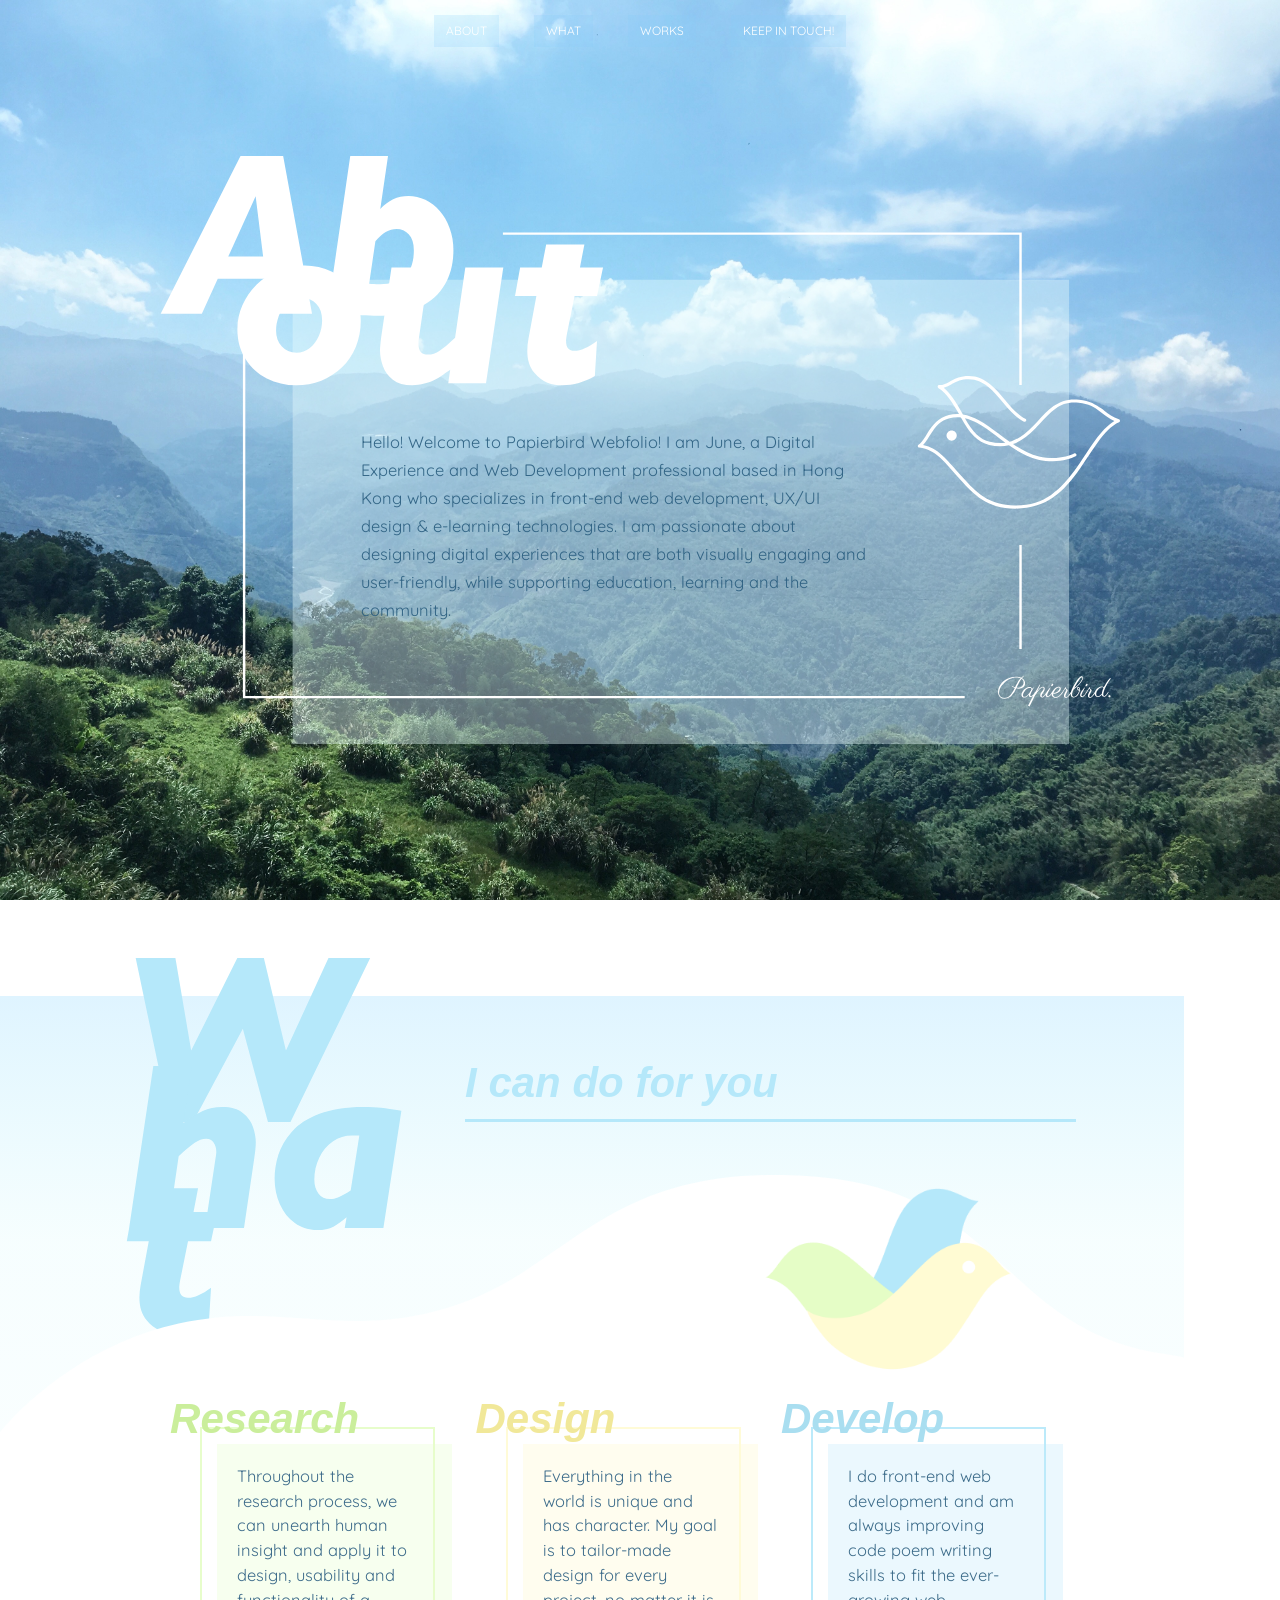
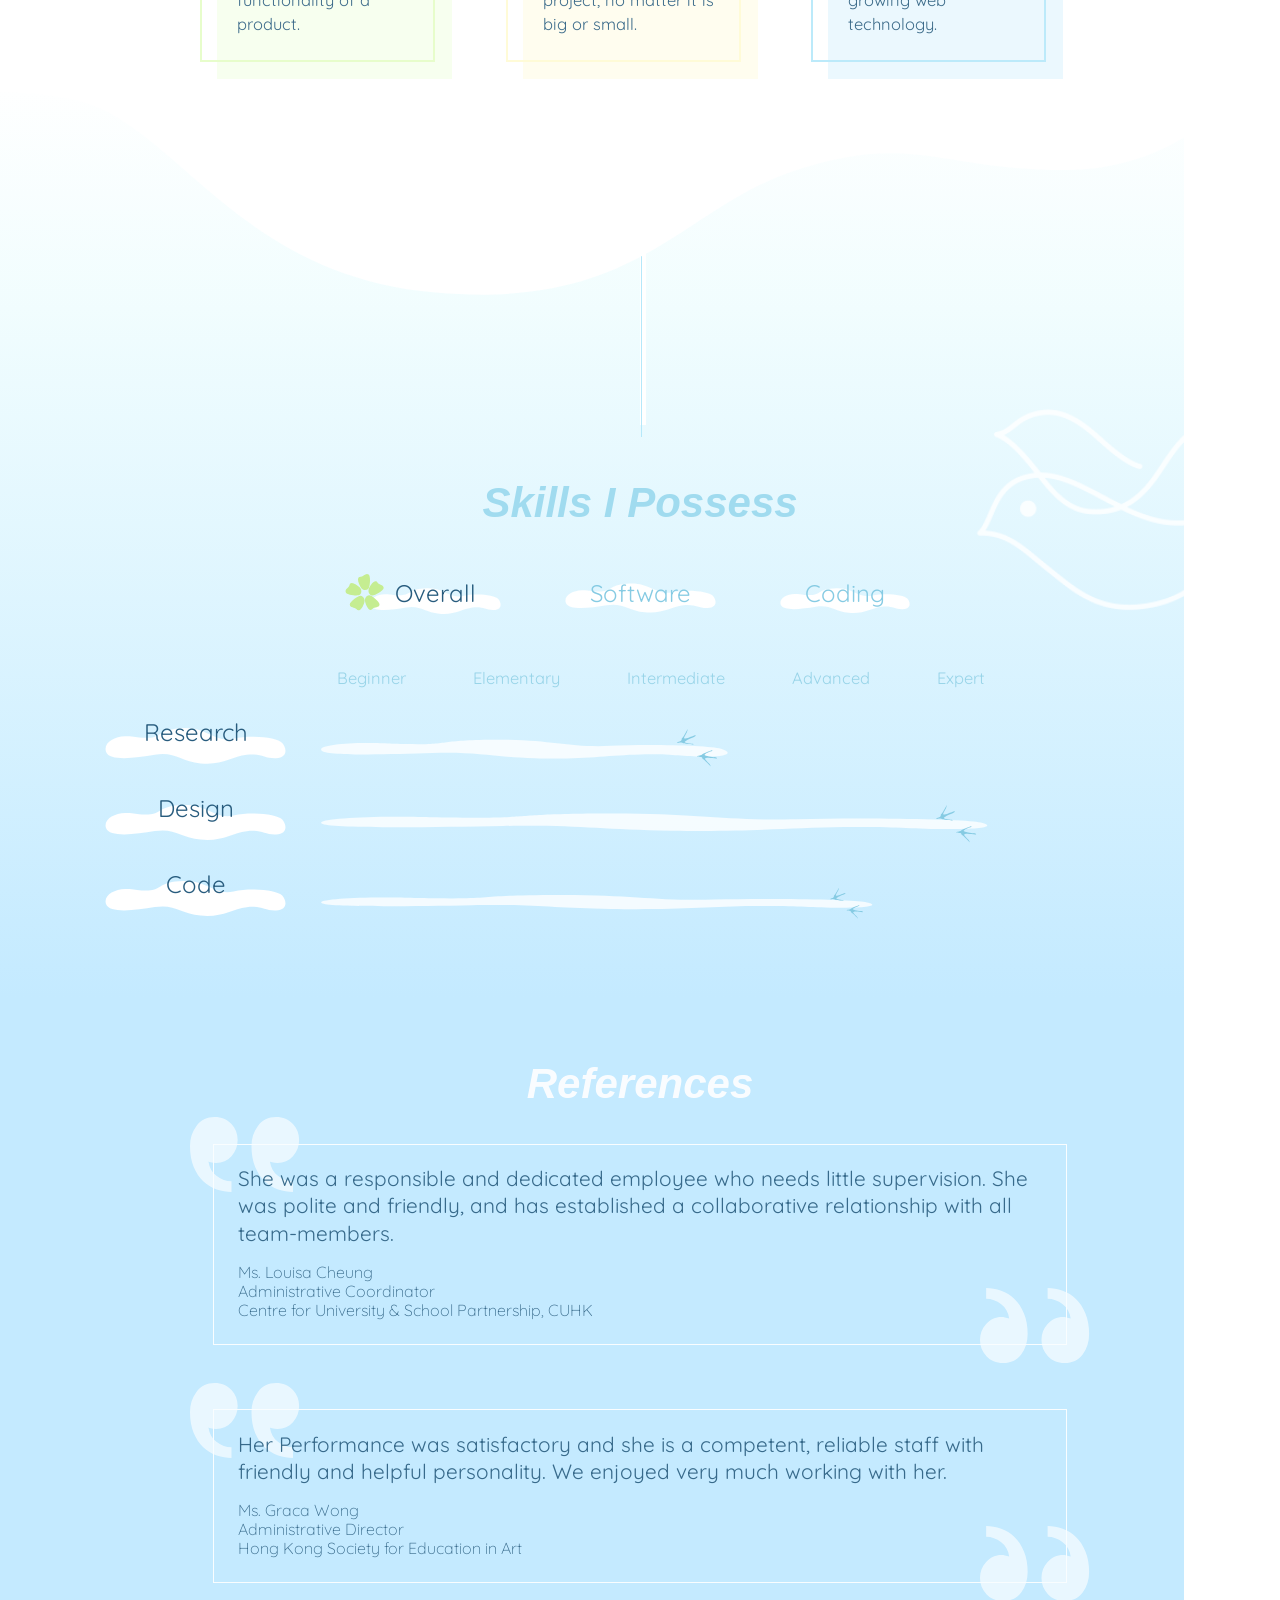
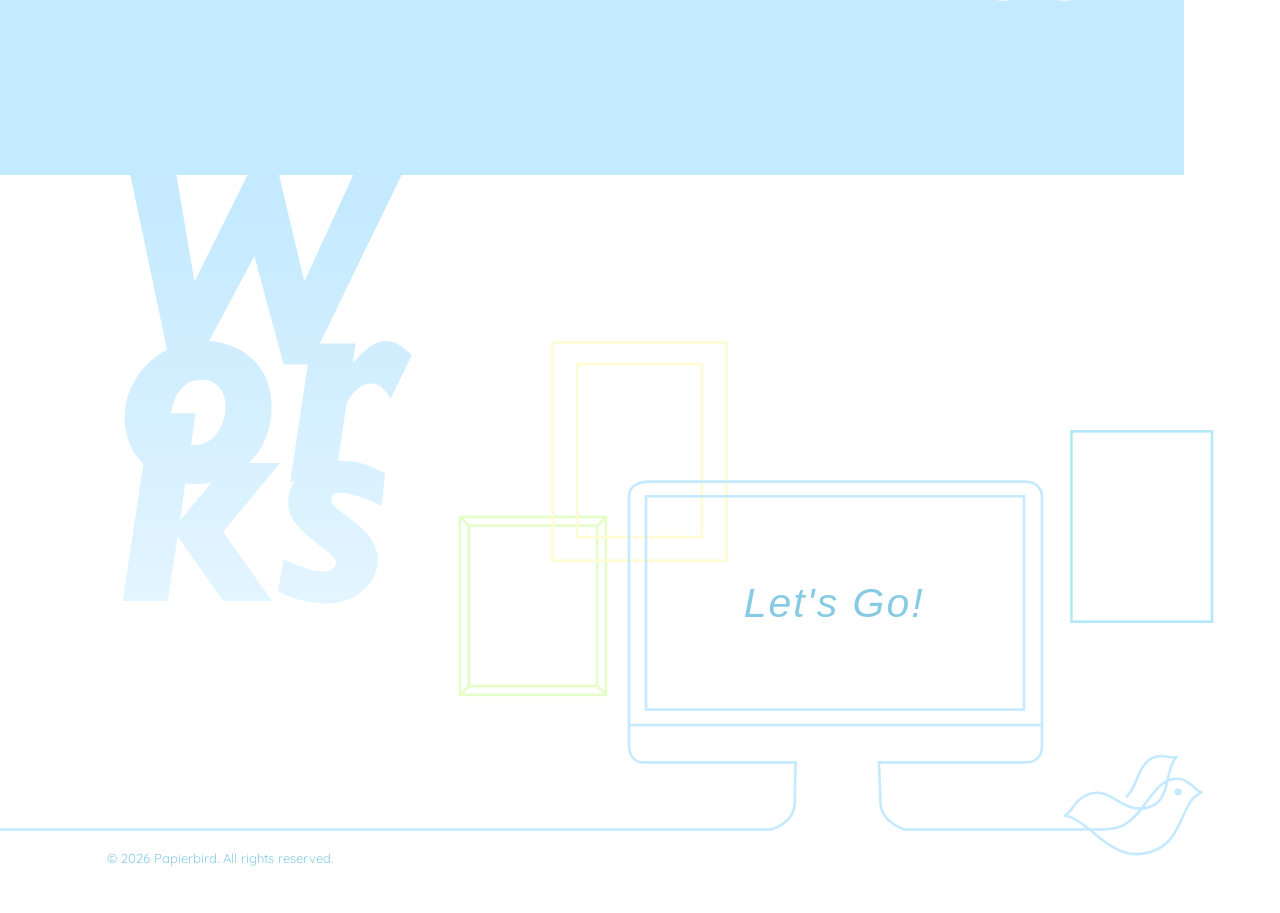
==== commit 8b93621c: "Add files via upload" ====
--- a/about.html
+++ b/about.html
@@ -71,8 +71,7 @@
 					<div class="about-text">
 						<div class="about-text-ttl"></div>
 						<h5 class="font-weight-normal cr-text">
-							
-							Hello! Welcome to Papierbird Webfolio! I am June, a designer & digital learning support practitioner based in Hong Kong who specializes in front-end web development, user experience research & user interface design. I am passionate about designing digital experiences that are both visually engaging and easy to use, while supporting education, learning and the community.
+									Hello! Welcome to Papierbird Webfolio! I am June, a Digital Experience and Web Development professional based in Hong Kong who specializes in front-end web development, UX/UI design & e-learning technologies. I am passionate about designing digital experiences that are both visually engaging and user-friendly, while supporting education, learning and the community.
 							<img src="./img/about_sss.svg" alt="">
 						</h5>
 					</div>
--- a/css/style.css
+++ b/css/style.css
@@ -680,51 +680,47 @@
 
 .poster2 {
 	max-width: 9.5%;
-    margin-left: 10.5%;
+    margin-left: 14.9%;
     margin-top: 20%;
 }
 
 .poster3 {
-	max-width: 12.5%;
-    margin-left: 6%;
-	margin-top: 34%;
+    max-width: 12%;
+    margin-left: 10%;
+    margin-top: 34%;
 }
 
 .poster4 {
 	max-width: 11%;
-	margin-left: 22%;
-	margin-top: 24%;
+    margin-left: 27.4%;
+    margin-top: 17%;
 }
 
 .poster5 {
-	max-width: 9%;
-	margin-left: 32%;
-	margin-top: 10%;
+    max-width: 10%;
+    margin-left: 50%;
+    margin-top: 10%;
 }
 
 .poster6 {
 	max-width: 13%;
-	margin-left: 34.5%;
-	margin-top: 26%;
+    margin-left: 40%;
+    margin-top: 26%;
 }
 
 .poster7 {
 	max-width: 9%;
-	margin-left: 46.5%;
-	margin-top: 6.5%;
+    margin-left: 64%;
+    margin-top: 6.5%;
 }
 
 .poster8 {
-	max-width: 12%;
-	margin-left: 62%;
-	margin-top: 5%;
-}
-
-.poster9 {
-  max-width: 13%;
-  margin-left: 78%;
-  margin-top: 4%;
-}
+	max-width: 12.3%;
+    margin-left: 76%;
+    margin-top: 4.3%;
+}
+
+
 
 /* projects */
 
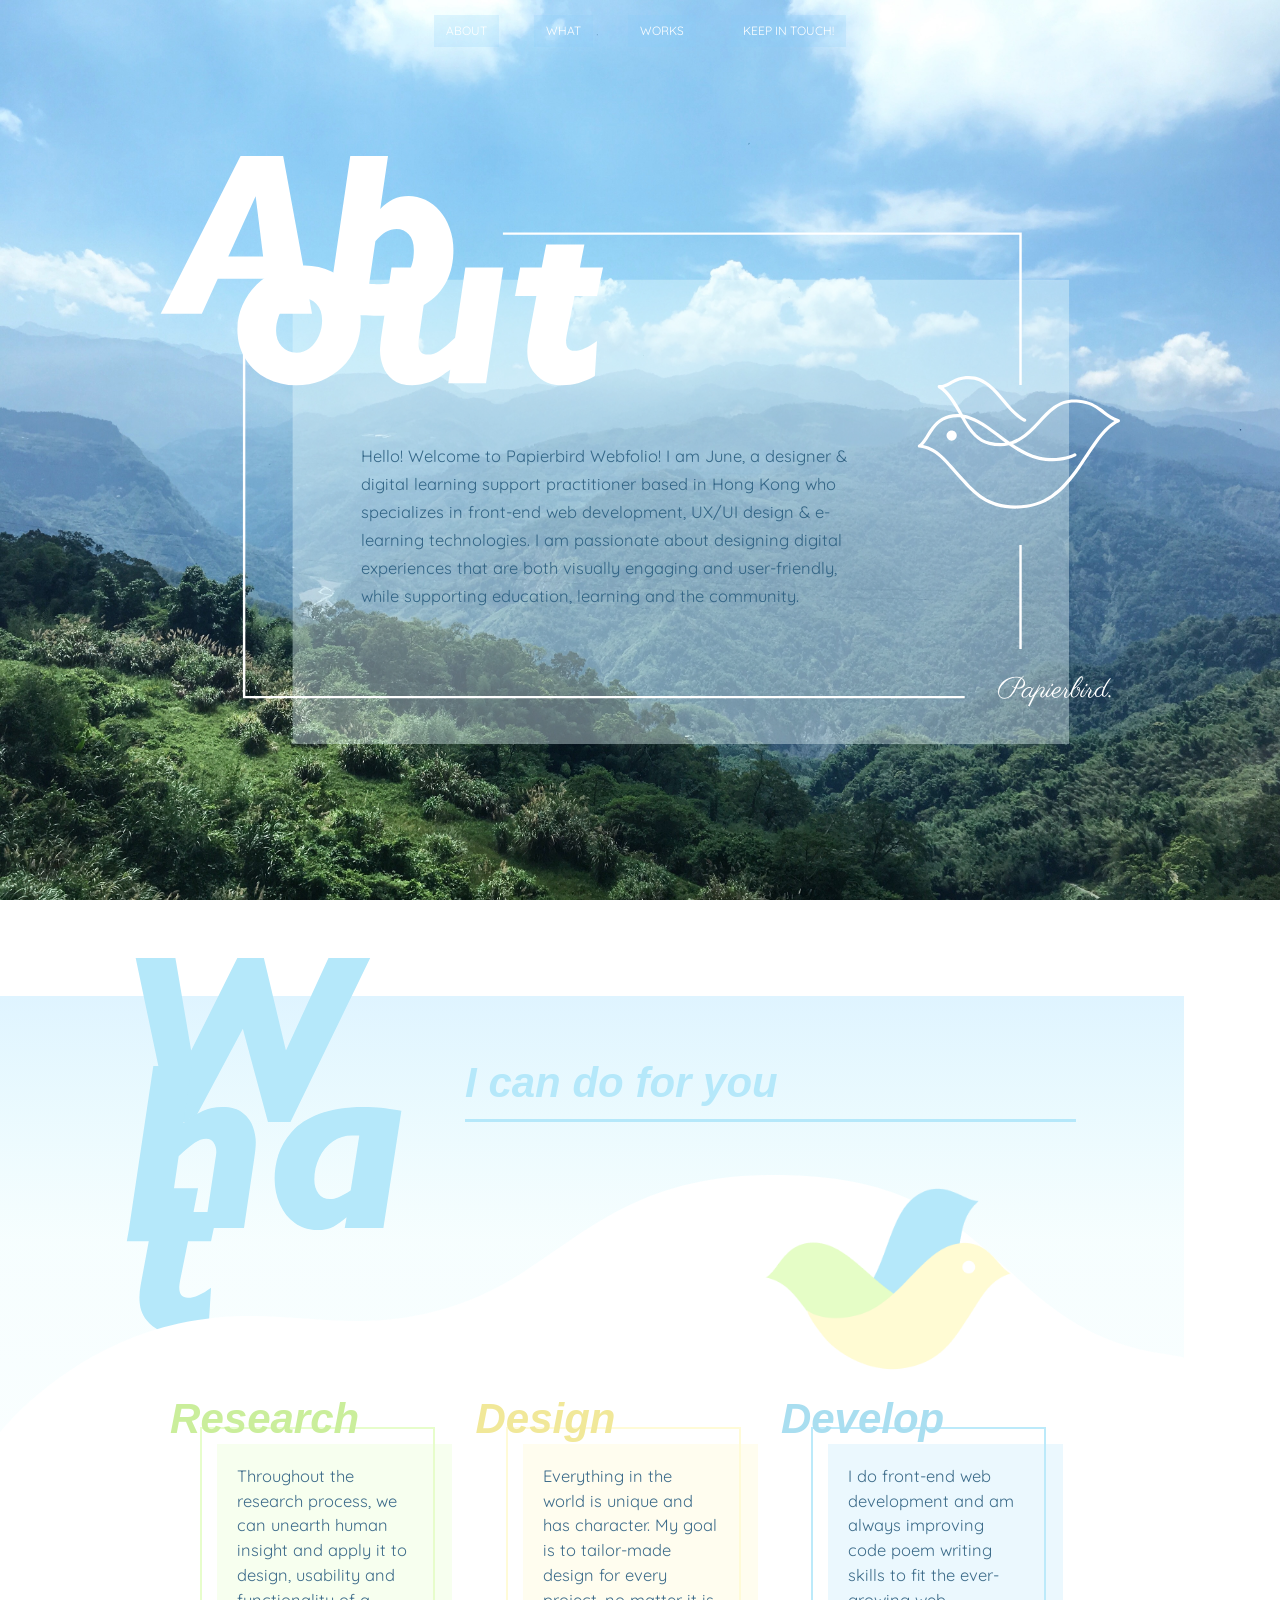
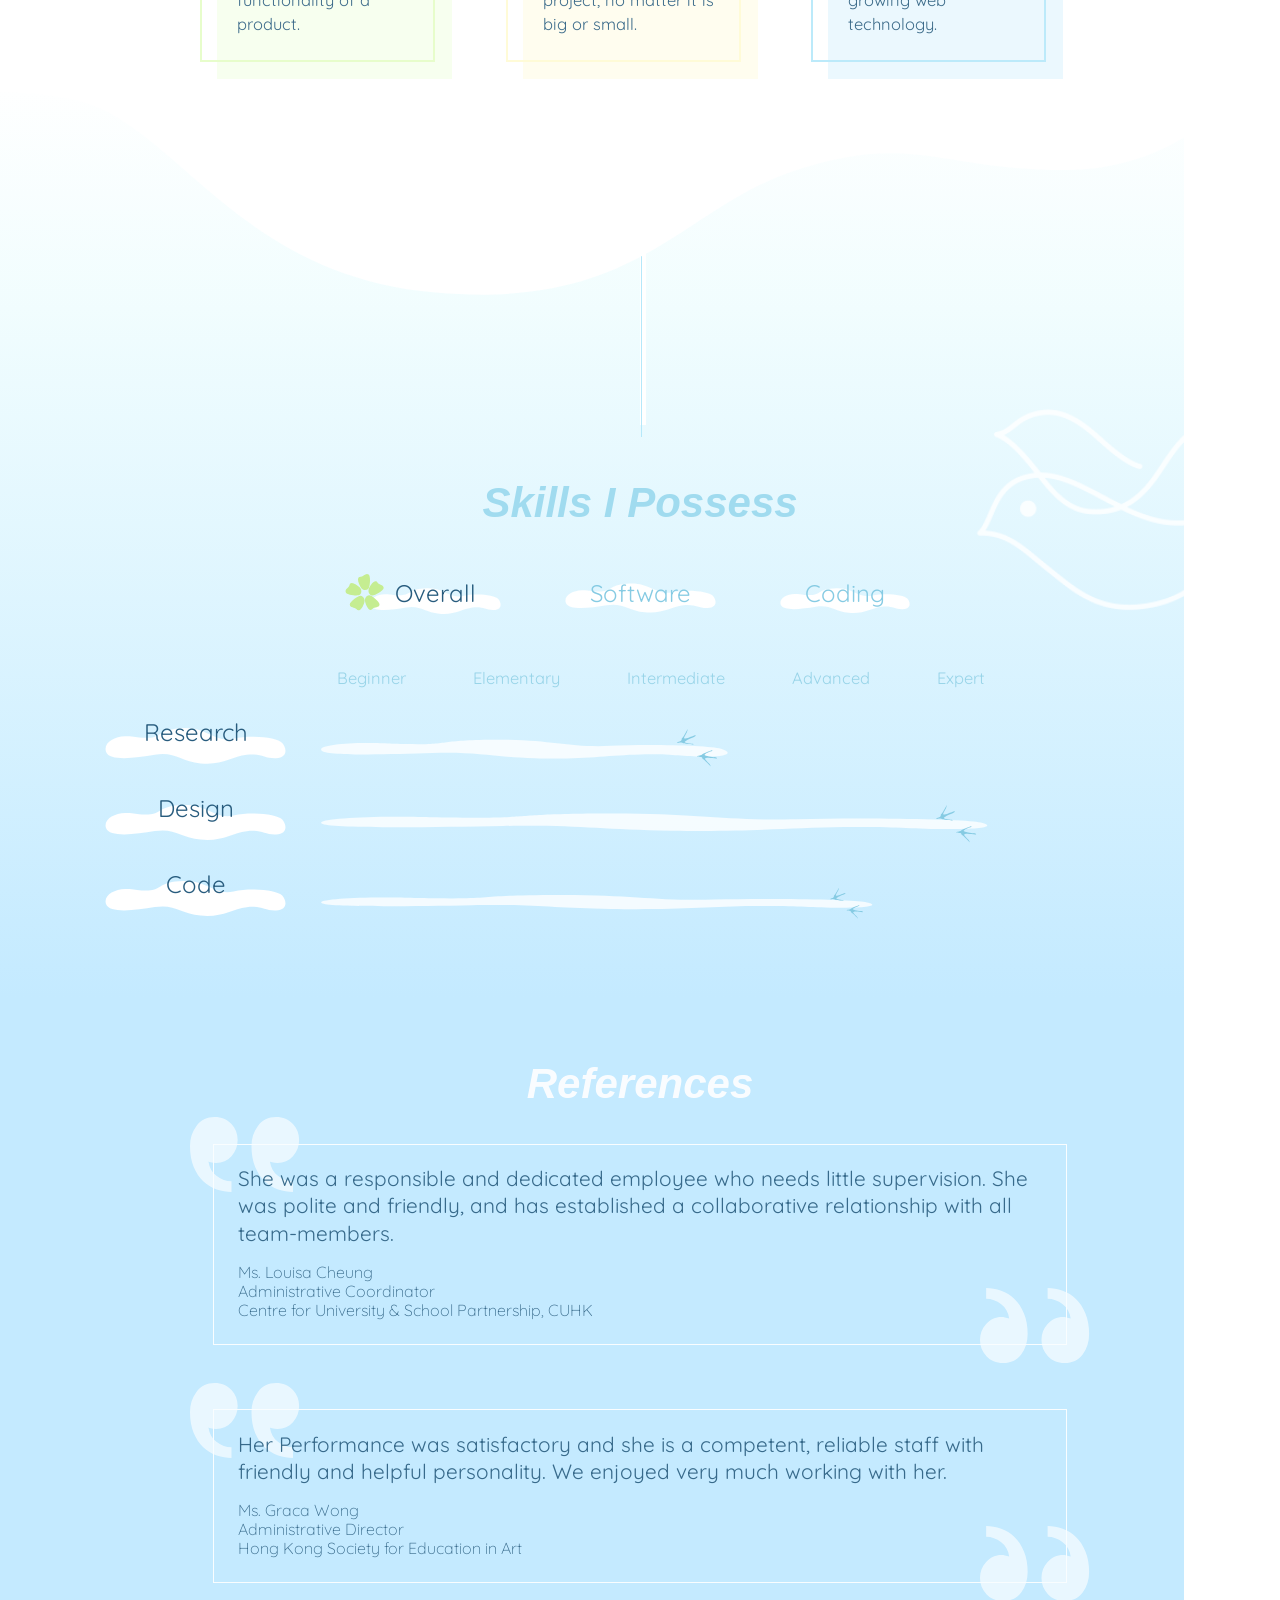
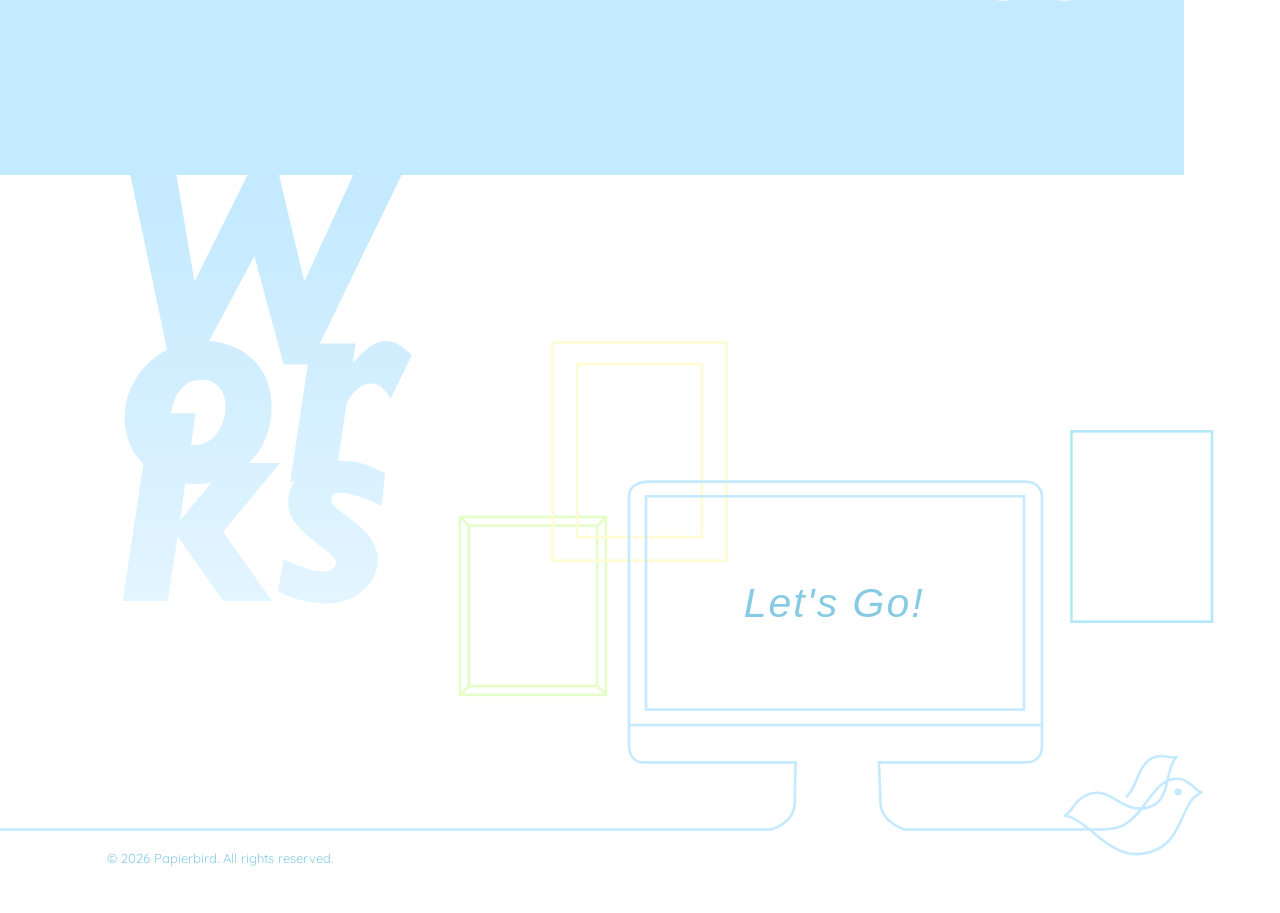
==== commit 3afc3961: "Update about.html" ====
--- a/about.html
+++ b/about.html
@@ -71,7 +71,7 @@
 					<div class="about-text">
 						<div class="about-text-ttl"></div>
 						<h5 class="font-weight-normal cr-text">
-									Hello! Welcome to Papierbird Webfolio! I am June, a Digital Experience and Web Development professional based in Hong Kong who specializes in front-end web development, UX/UI design & e-learning technologies. I am passionate about designing digital experiences that are both visually engaging and user-friendly, while supporting education, learning and the community.
+									Hello! Welcome to Papierbird Webfolio! I am June, a designer & digital learning support practitioner based in Hong Kong who specializes in front-end web development, UX/UI design & e-learning technologies. I am passionate about designing digital experiences that are both visually engaging and user-friendly, while supporting education, learning and the community.
 							<img src="./img/about_sss.svg" alt="">
 						</h5>
 					</div>
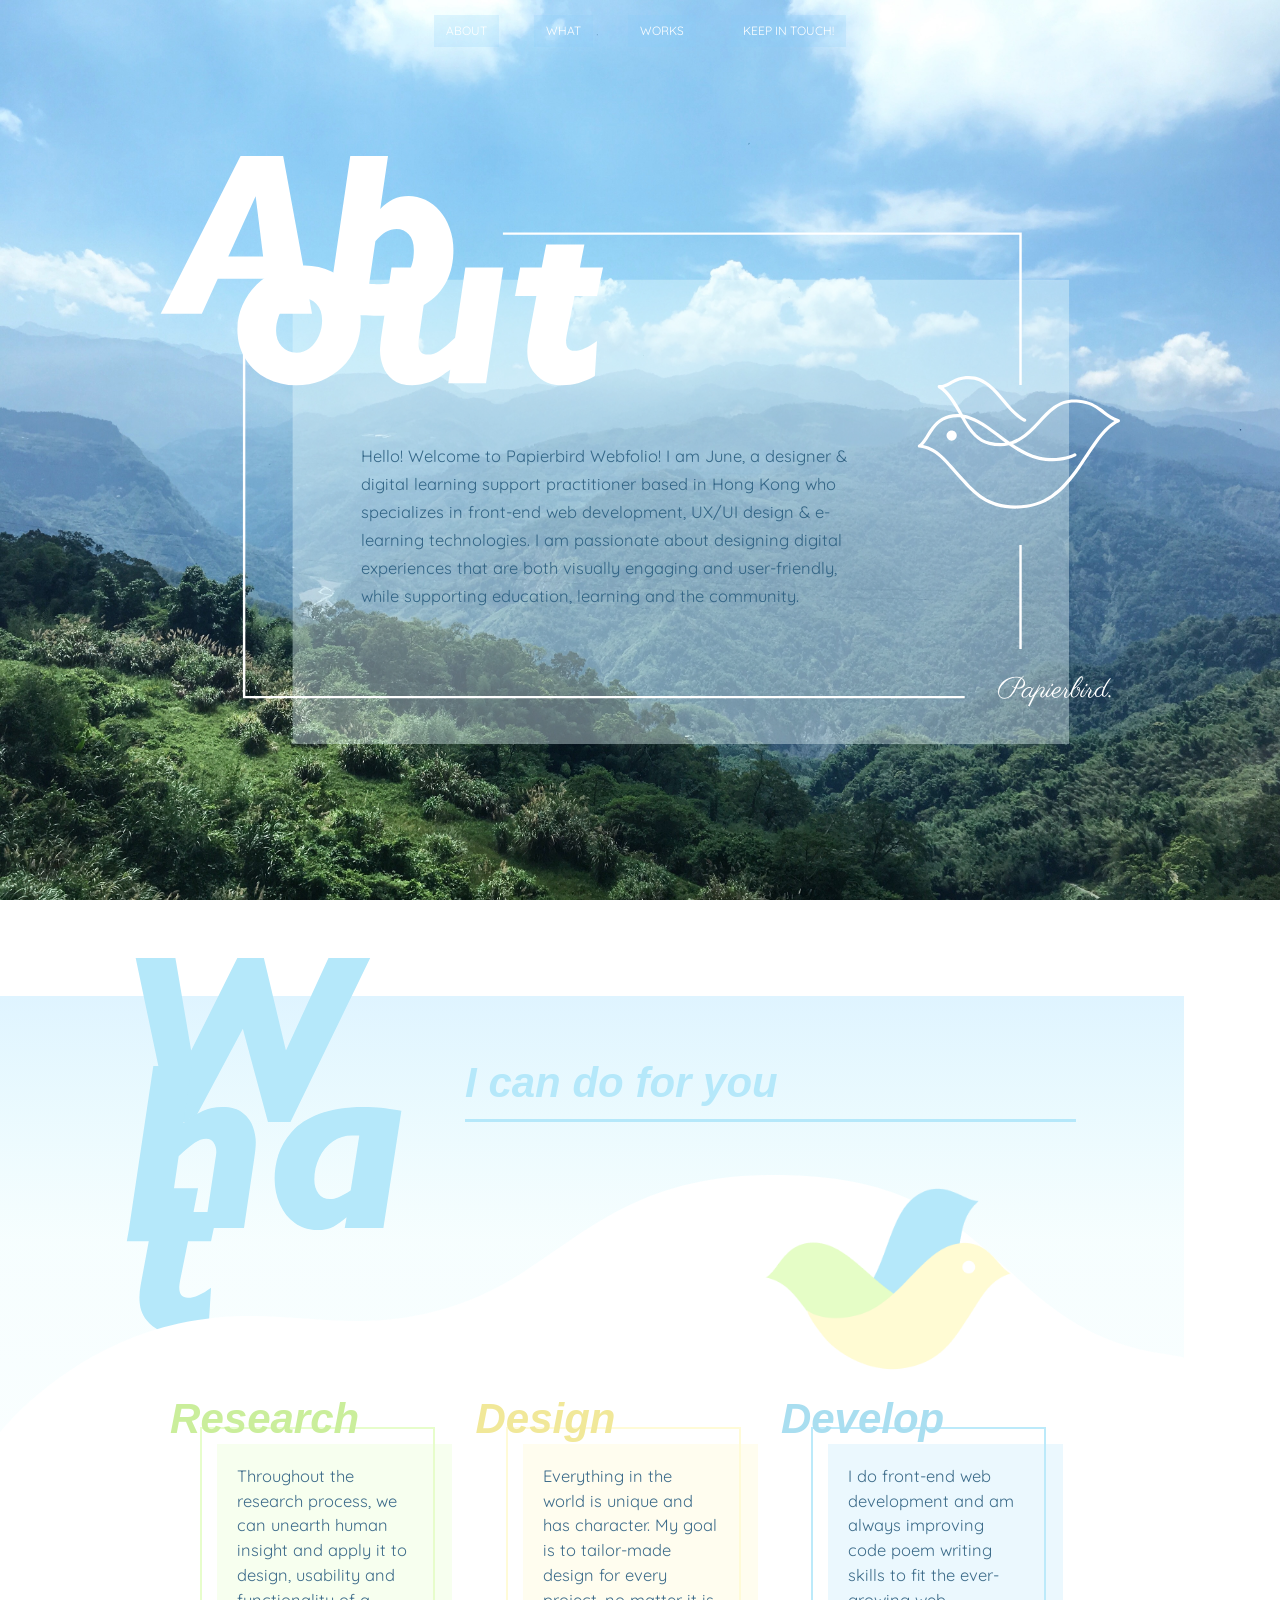
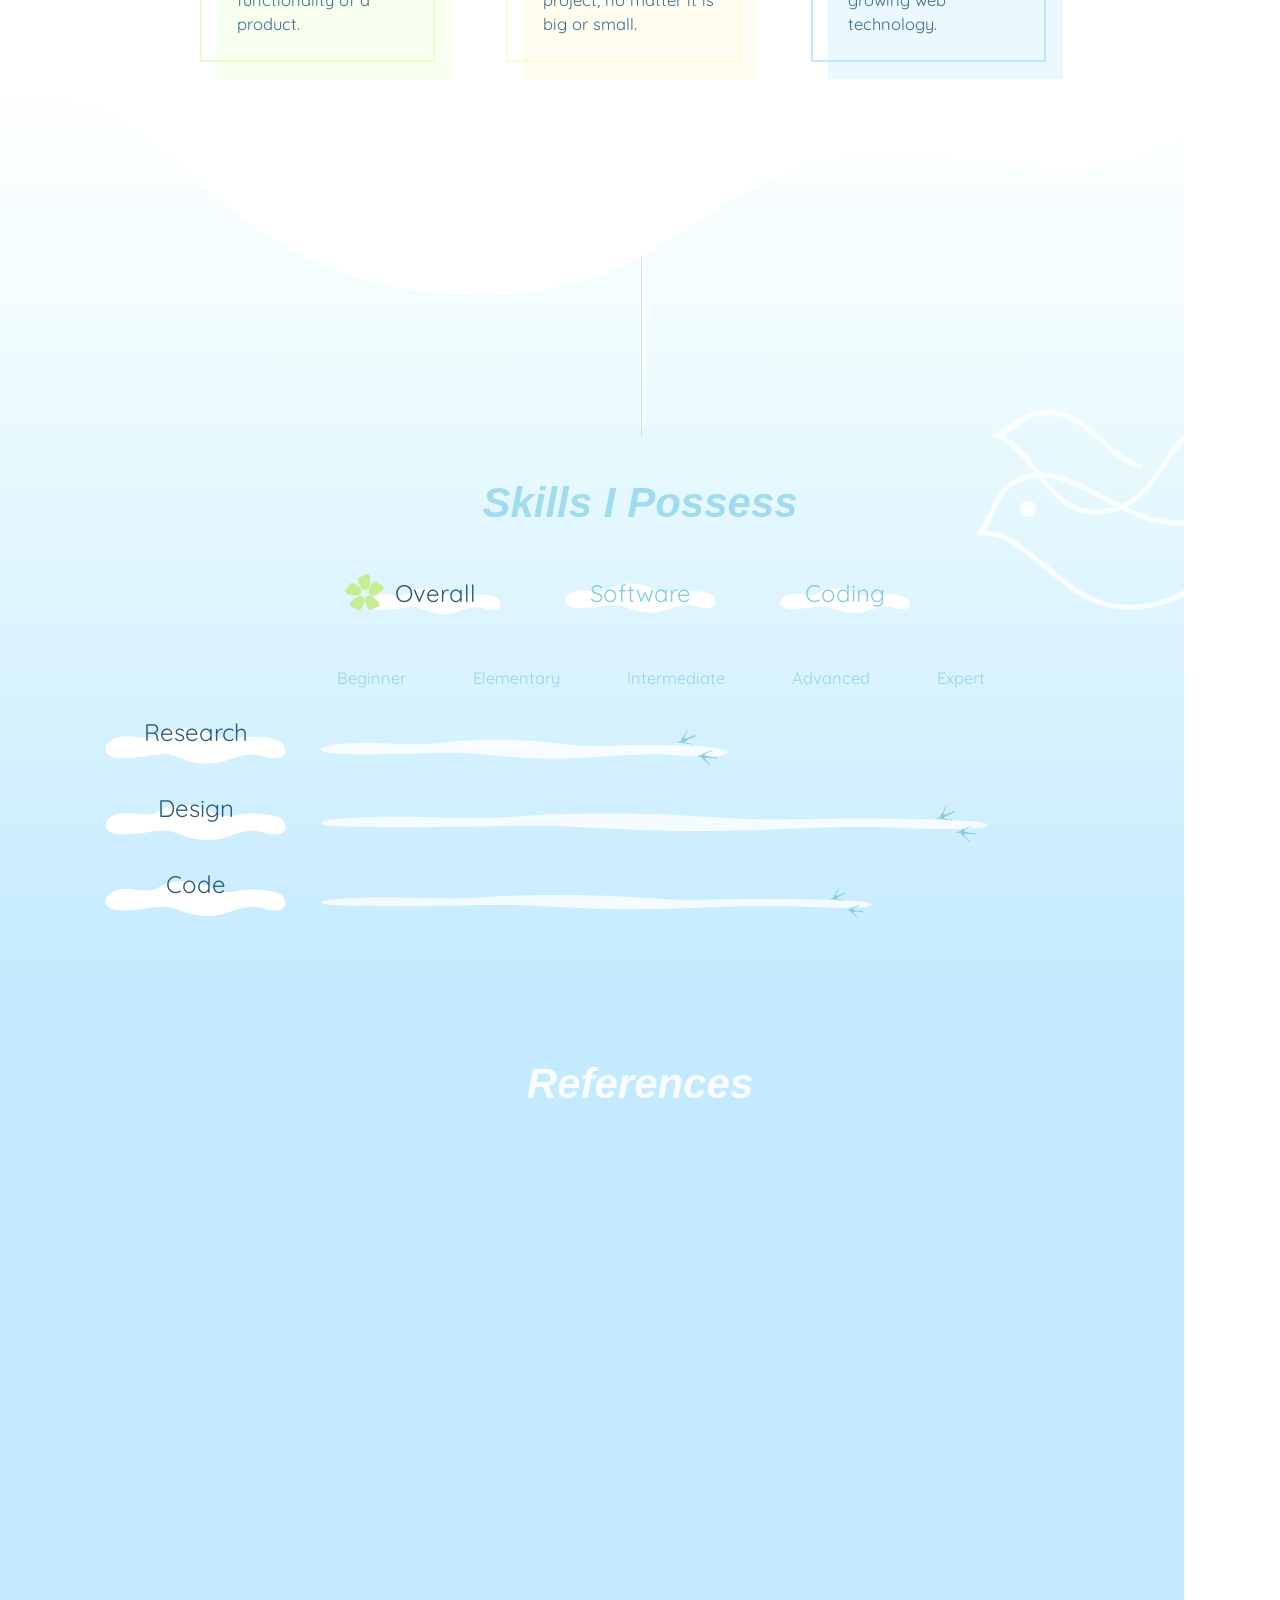
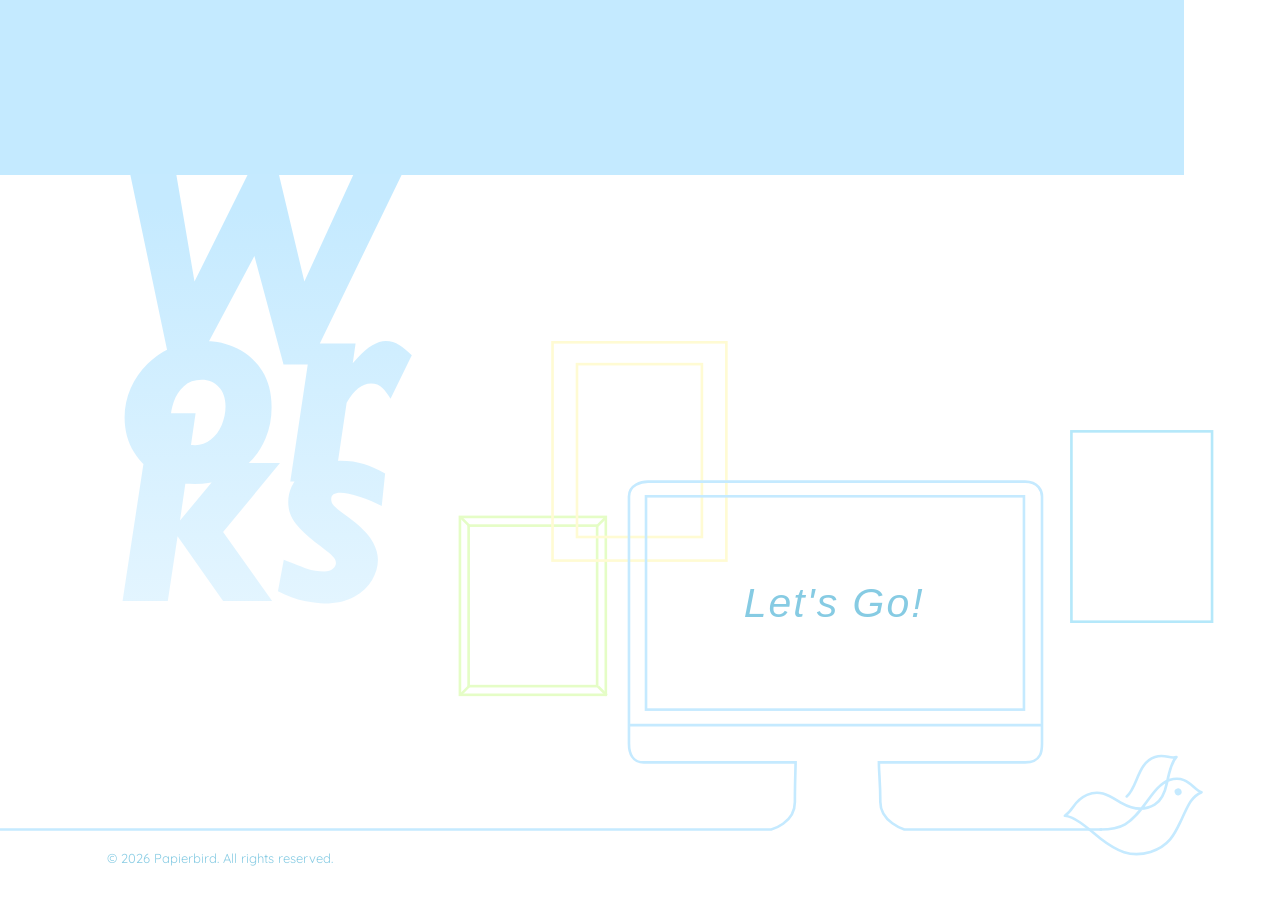
==== commit 84277e61: "Update about.html" ====
--- a/about.html
+++ b/about.html
@@ -45,7 +45,7 @@
 								<a class="nav-link" href="works.html" >WORKS</a>
 							</li>
 							<li class="nav-item">
-								<a class="nav-link" href="mailto:junewongyh@outlook.com" 
+								<a class="nav-link" href="" 
 									>KEEP IN TOUCH!</a
 								>
 							</li>
